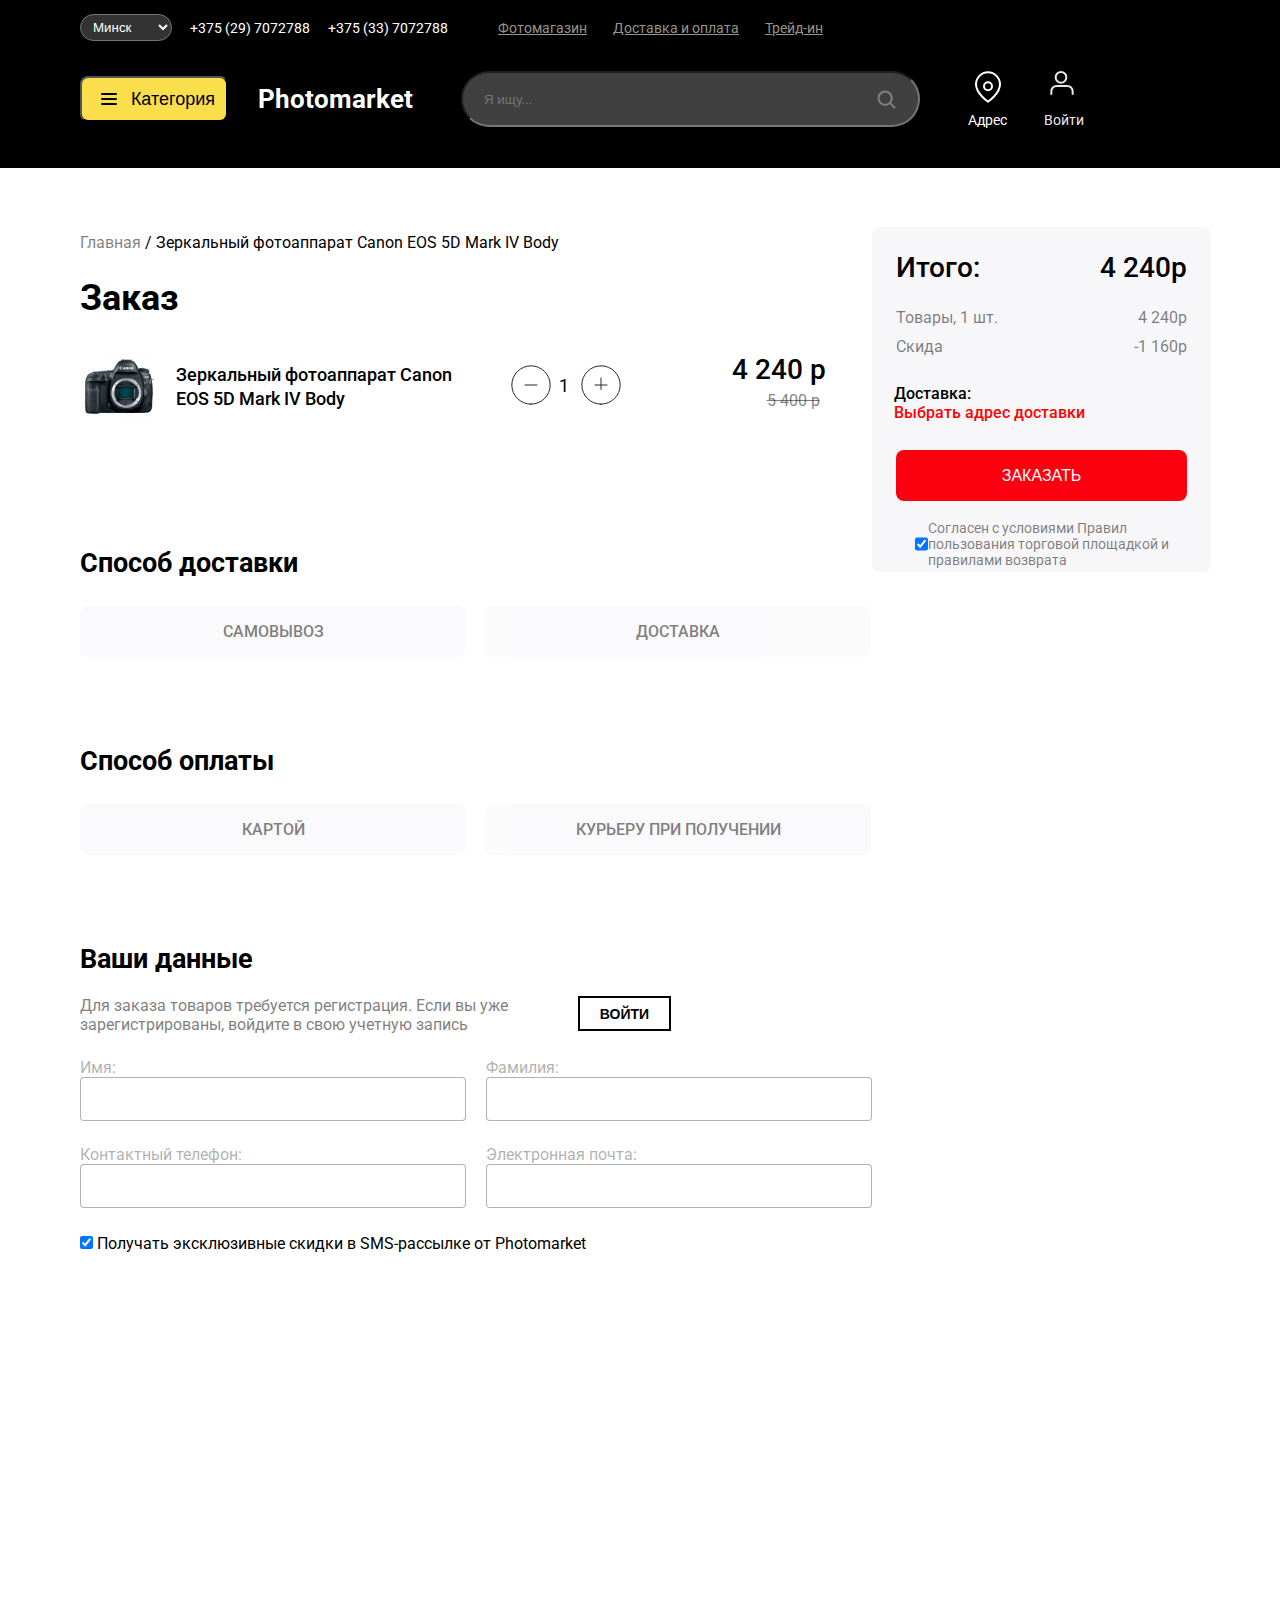
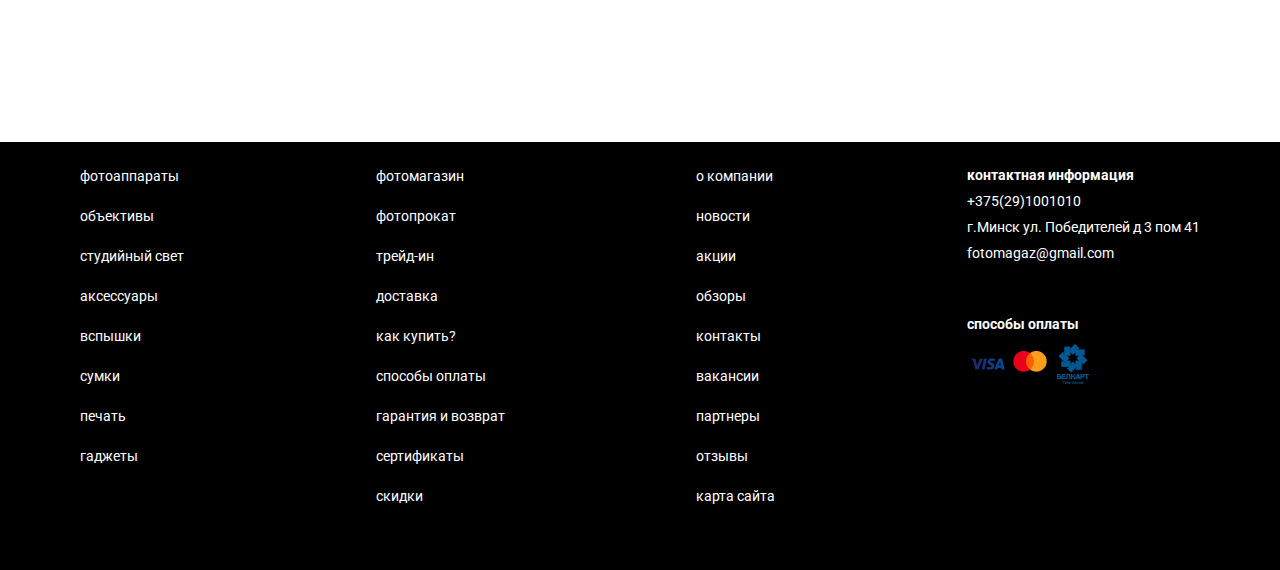
==== indexMaketSelfBasket.html @ 372c256f "add online-store2" ====
<!DOCTYPE html>
<html lang="en">
<head>
    <meta charset="UTF-8">
    <meta http-equiv="X-UA-Compatible" content="IE=edge">
    <meta name="viewport" content="width=device-width, initial-scale=1.0, maximum-scale=1.0, user-scalable=no">
    <link rel="preconnect" href="https://fonts.googleapis.com">
    <link rel="preconnect" href="https://fonts.gstatic.com" crossorigin>
    <link href="https://fonts.googleapis.com/css2?family=Roboto:wght@400;500;700&display=swap" rel="stylesheet">
    <link rel="stylesheet" href="css/pprpro.css"> 
    <link rel="stylesheet" href="css/adapt.css">
    <script src="https://ajax.googleapis.com/ajax/libs/jquery/1.12.4/jquery.min.js"></script>
    <title>Basket</title>
</head>
<body>
<header>
    <div class="container">
        <div class="header-top">
            <div class="header-left">
                <form method="get" action="town.php">
                    <select name="townname">
                        <option value="2">Брест</option>
                        <option value="3">Витебск</option>
                        <option value="4" selected>Минск</option>
                        <option value="5" >Могилев</option>
                        <option value="6" >Гродно</option>
                        <option value="7" >Гомель</option>
                    </select>
                </form>
                <a href="tel:+375297072788">+375 (29) 7072788</a>
                <a href="tel:+375337072788">+375 (33) 7072788</a>
            </div>
    
            <ul>
                <li><a href="#">Фотомагазин</a></li>
                <li><a href="#">Доставка и оплата</a></li>
                <li><a href="#">Трейд-ин</a></li>
            </ul>
        </div>
        <div class="header-bottom">
            <div class="header-bottom-left">
                <button id="myBtn-ModalCategory">
                    <div>
                        <svg width="16" height="2" viewBox="0 0 16 2" fill="none" xmlns="http://www.w3.org/2000/svg">
                            <line x1="1" y1="1" x2="15" y2="1" stroke="black" stroke-width="2" stroke-linecap="round"/>
                        </svg>
                        <svg width="16" height="2" viewBox="0 0 16 2" fill="none" xmlns="http://www.w3.org/2000/svg">
                            <line x1="1" y1="1" x2="15" y2="1" stroke="black" stroke-width="2" stroke-linecap="round"/>
                        </svg>
                        <svg width="16" height="2" viewBox="0 0 16 2" fill="none" xmlns="http://www.w3.org/2000/svg">
                            <line x1="1" y1="1" x2="15" y2="1" stroke="black" stroke-width="2" stroke-linecap="round"/>
                        </svg>
                    </div>
                    <p>Категория</p>
                </button>
                <h3 ><a href="https://yulianashilko.github.io/fd1-155-21/study/maketSelfFlex/indexMaketFlex.html"> Photomarket</a></h3>
                <div>
                    <label for="name">
                        <div class="loopa">
                            <svg width="16" height="16" viewBox="0 0 16 16" fill="none" xmlns="http://www.w3.org/2000/svg">
                                <path d="M8.16667 14.8333C11.8486 14.8333 14.8333 11.8486 14.8333 8.16667C14.8333 4.48477 11.8486 1.5 8.16667 1.5C4.48477 1.5 1.5 4.48477 1.5 8.16667C1.5 11.8486 4.48477 14.8333 8.16667 14.8333Z" stroke="grey" stroke-width="2" stroke-linecap="round" stroke-linejoin="round"/>
                            </svg>
                            <svg width="7" height="7" viewBox="0 0 7 7" fill="none" xmlns="http://www.w3.org/2000/svg">
                                <path d="M5.5 5.5L1.875 1.875" stroke="grey" stroke-width="2" stroke-linecap="round" stroke-linejoin="round"/>
                            </svg>
                        </div>
                    </label>
                    <input id="name" type="text" placeholder="Я ищу...">
                </div>
            </div>
            <div class="header-bottom-right">
                <a href="https://yulianashilko.github.io/fd1-155-21/study/maketSelfFlex/indexSelfFlexAdress.html"> <figure class="logo" id="adress">
                    <div>
                        <svg width="26" height="32" viewBox="0 0 26 32" fill="none" xmlns="http://www.w3.org/2000/svg">
                            <path d="M25 13.333C25 22.6663 13 30.6663 13 30.6663C13 30.6663 1 22.6663 1 13.333C1 10.1504 2.26428 7.09816 4.51472 4.84773C6.76516 2.59729 9.8174 1.33301 13 1.33301C16.1826 1.33301 19.2348 2.59729 21.4853 4.84773C23.7357 7.09816 25 10.1504 25 13.333Z" stroke="white" stroke-width="2" stroke-linecap="round" stroke-linejoin="round"/>
                        </svg>
                        <svg width="10" height="11" viewBox="0 0 10 11" fill="none" xmlns="http://www.w3.org/2000/svg">
                            <path d="M5 9.33301C7.20914 9.33301 9 7.54215 9 5.33301C9 3.12387 7.20914 1.33301 5 1.33301C2.79086 1.33301 1 3.12387 1 5.33301C1 7.54215 2.79086 9.33301 5 9.33301Z" stroke="white" stroke-width="2" stroke-linecap="round" stroke-linejoin="round"/>
                        </svg>
                    </div>    
                    <figcaption>Адрес</figcaption>
                </figure></a> 
                <figure class="logo" id="enter">
                    <div>
                        <svg width="14" height="13" viewBox="0 0 14 13" fill="none" xmlns="http://www.w3.org/2000/svg">
                            <path d="M7.00008 11.6667C9.9456 11.6667 12.3334 9.27885 12.3334 6.33333C12.3334 3.38781 9.9456 1 7.00008 1C4.05456 1 1.66675 3.38781 1.66675 6.33333C1.66675 9.27885 4.05456 11.6667 7.00008 11.6667Z" stroke="white" stroke-width="2" stroke-linecap="round" stroke-linejoin="round"/>
                        </svg>
                        <svg width="24" height="10" viewBox="0 0 24 10" fill="none" xmlns="http://www.w3.org/2000/svg">
                            <path d="M22.6666 9V6.33333C22.6666 4.91885 22.1047 3.56229 21.1045 2.5621C20.1043 1.5619 18.7477 1 17.3333 1H6.66658C5.2521 1 3.89554 1.5619 2.89535 2.5621C1.89515 3.56229 1.33325 4.91885 1.33325 6.33333V9" stroke="white" stroke-width="2" stroke-linecap="round" stroke-linejoin="round"/>
                        </svg>
                    </div>    
                    <figcaption>Войти</figcaption>
                </figure>
                <a href="https://yulianashilko.github.io/fd1-155-21/study/maketSelfFlex/indexMaketSelfBasket.html"><figure class="logo" id="basket">
                    <div>
                        <svg width="32" height="23" viewBox="0 0 32 23" fill="none" xmlns="http://www.w3.org/2000/svg">
                            <path d="M1.33325 1.33301H6.66658L10.2399 19.1863C10.3618 19.8002 10.6958 20.3516 11.1833 20.7441C11.6708 21.1365 12.2808 21.345 12.9066 21.333H25.8666C26.4923 21.345 27.1023 21.1365 27.5899 20.7441C28.0774 20.3516 28.4113 19.8002 28.5332 19.1863L30.6666 7.99967H7.99992" stroke="white" stroke-width="2" stroke-linecap="round" stroke-linejoin="round"/>
                        </svg>
                        <svg width="6" height="6" viewBox="0 0 6 6" fill="none" xmlns="http://www.w3.org/2000/svg">
                            <path d="M3.00008 4.33366C3.73646 4.33366 4.33341 3.73671 4.33341 3.00033C4.33341 2.26395 3.73646 1.66699 3.00008 1.66699C2.2637 1.66699 1.66675 2.26395 1.66675 3.00033C1.66675 3.73671 2.2637 4.33366 3.00008 4.33366Z" stroke="white" stroke-width="2" stroke-linecap="round" stroke-linejoin="round"/>
                        </svg>
                        <svg width="6" height="6" viewBox="0 0 6 6" fill="none" xmlns="http://www.w3.org/2000/svg">
                            <path d="M3.00008 4.33366C3.73646 4.33366 4.33341 3.73671 4.33341 3.00033C4.33341 2.26395 3.73646 1.66699 3.00008 1.66699C2.2637 1.66699 1.66675 2.26395 1.66675 3.00033C1.66675 3.73671 2.2637 4.33366 3.00008 4.33366Z" stroke="white" stroke-width="2" stroke-linecap="round" stroke-linejoin="round"/>
                        </svg>

                    </div>    
                    <figcaption>Корзина</figcaption>
                 </figure></a>

            </div>
        </div>    
    </div>
</header>
<section class="bottomMenu">
    <div class="container">
        <div class="totalFixedMenu">
            <a href="https://yulianashilko.github.io/fd1-155-21/study/maketSelfFlex/indexMaketFlex.html"><div class="home">
                <svg width="29" height="32" viewBox="0 0 29 32" fill="none" xmlns="http://www.w3.org/2000/svg">
                    <path d="M1 11.5L14.5 1L28 11.5V28C28 28.7957 27.6839 29.5587 27.1213 30.1213C26.5587 30.6839 25.7956 31 25 31H4C3.20435 31 2.44129 30.6839 1.87868 30.1213C1.31607 29.5587 1 28.7957 1 28V11.5Z" stroke="grey" stroke-width="2" stroke-linecap="round" stroke-linejoin="round"/>
                </svg>
                <svg width="11" height="17" viewBox="0 0 11 17" fill="none" xmlns="http://www.w3.org/2000/svg">
                    <path d="M1 16V1H10V16" stroke="grey" stroke-width="2" stroke-linecap="round" stroke-linejoin="round"/>
                </svg>
            </div></a>
            <div class="categoryy" id="myBtn-ModalCategory2">
                <svg width="16" height="2" viewBox="0 0 16 2" fill="none" xmlns="http://www.w3.org/2000/svg">
                    <line x1="1" y1="1" x2="15" y2="1" stroke="grey" stroke-width="2" stroke-linecap="round"/>
                </svg>
                <svg width="16" height="2" viewBox="0 0 16 2" fill="none" xmlns="http://www.w3.org/2000/svg">
                    <line x1="1" y1="1" x2="15" y2="1" stroke="grey" stroke-width="2" stroke-linecap="round"/>
                </svg>
                <svg width="16" height="2" viewBox="0 0 16 2" fill="none" xmlns="http://www.w3.org/2000/svg">
                    <line x1="1" y1="1" x2="15" y2="1" stroke="grey" stroke-width="2" stroke-linecap="round"/>
                </svg>
            </div>
            <a href="https://yulianashilko.github.io/fd1-155-21/study/maketSelfFlex/indexMaketSelfBasket.html"><figure class="basket">
                <div>
                    <svg width="32" height="23" viewBox="0 0 32 23" fill="none" xmlns="http://www.w3.org/2000/svg">
                        <path d="M1.33325 1.33301H6.66658L10.2399 19.1863C10.3618 19.8002 10.6958 20.3516 11.1833 20.7441C11.6708 21.1365 12.2808 21.345 12.9066 21.333H25.8666C26.4923 21.345 27.1023 21.1365 27.5899 20.7441C28.0774 20.3516 28.4113 19.8002 28.5332 19.1863L30.6666 7.99967H7.99992" stroke="grey" stroke-width="2" stroke-linecap="round" stroke-linejoin="round"/>
                    </svg>
                    <svg width="6" height="6" viewBox="0 0 6 6" fill="none" xmlns="http://www.w3.org/2000/svg">
                        <path d="M3.00008 4.33366C3.73646 4.33366 4.33341 3.73671 4.33341 3.00033C4.33341 2.26395 3.73646 1.66699 3.00008 1.66699C2.2637 1.66699 1.66675 2.26395 1.66675 3.00033C1.66675 3.73671 2.2637 4.33366 3.00008 4.33366Z" stroke="grey" stroke-width="2" stroke-linecap="black" stroke-linejoin="round"/>
                    </svg>
                    <svg width="6" height="6" viewBox="0 0 6 6" fill="none" xmlns="http://www.w3.org/2000/svg">
                        <path d="M3.00008 4.33366C3.73646 4.33366 4.33341 3.73671 4.33341 3.00033C4.33341 2.26395 3.73646 1.66699 3.00008 1.66699C2.2637 1.66699 1.66675 2.26395 1.66675 3.00033C1.66675 3.73671 2.2637 4.33366 3.00008 4.33366Z" stroke="grey" stroke-width="2" stroke-linecap="black" stroke-linejoin="round"/>
                    </svg>

                </div>
            </figure></a>
            <figure class="logo" id="enter1">
                <div>
                    <svg width="14" height="13" viewBox="0 0 14 13" fill="none" xmlns="http://www.w3.org/2000/svg">
                        <path d="M7.00008 11.6667C9.9456 11.6667 12.3334 9.27885 12.3334 6.33333C12.3334 3.38781 9.9456 1 7.00008 1C4.05456 1 1.66675 3.38781 1.66675 6.33333C1.66675 9.27885 4.05456 11.6667 7.00008 11.6667Z" stroke="grey" stroke-width="2" stroke-linecap="round" stroke-linejoin="round"/>
                    </svg>
                    <svg width="24" height="10" viewBox="0 0 24 10" fill="none" xmlns="http://www.w3.org/2000/svg">
                        <path d="M22.6666 9V6.33333C22.6666 4.91885 22.1047 3.56229 21.1045 2.5621C20.1043 1.5619 18.7477 1 17.3333 1H6.66658C5.2521 1 3.89554 1.5619 2.89535 2.5621C1.89515 3.56229 1.33325 4.91885 1.33325 6.33333V9" stroke="grey" stroke-width="2" stroke-linecap="round" stroke-linejoin="round"/>
                    </svg>
                </div>   
            </figure>
        </div>    
    </div>
</section>
<div  class="modal-enter">
    <div class="login-forma" id="myModalEnter">
        <div>
            <form action="http://fe.it-academy.by/TestForm.php" method="get">
                <label>Username
                    <input type="text" name="login" required>
                </label>
                <label>Password
                    <input type="password" name="password" required><br>
                </label>
                <input type="submit" value="Enter">
                <input type="checkbox"><p class="inline-p">REMEMBER ME</p><br>
                <a href="" class="form-a"><p class="acc">Create Account?</p></a>
                
            </form>
        </div> 
    </div>   
</div>
<section class="buttonFixed">
    <div class="container">
        <div class="fixBot">
            <button>Войти и заказать<br>1 шт., 9 500р</button>
        </div>
        
    </div>
</section>
<div id="myModalCategory" class="modal-category"> 
    <ul class="leftMenuCategory">
        <li id="myBtn-leftMenuCategory"><img src="img/modal-category1.svg"><a>Фотоаппараты</a></li>
        <div id="myleftMenuCategoryMore" class="leftMenuCategoryMore">
            <div class="leftMenuCategoryMoreUl">
                <ul>Зеркальные фотоаппараты
                    <li><a href="https://yulianashilko.github.io/fd1-155-21/study/maketSelfFlex/indexMaketSelfFlexSearcher.html">44х33 мм</a></li> 
                    <li><a href="https://yulianashilko.github.io/fd1-155-21/study/maketSelfFlex/indexMaketSelfFlexSearcher.html">30х45 мм</a></li> 
                    <li><a href="https://yulianashilko.github.io/fd1-155-21/study/maketSelfFlex/indexMaketSelfFlexSearcher.html">35 мм (Full frame)</a></li>
                    <li><a href="https://yulianashilko.github.io/fd1-155-21/study/maketSelfFlex/indexMaketSelfFlexSearcher.html">APS-C</a></li>  
                    <li><a href="https://yulianashilko.github.io/fd1-155-21/study/maketSelfFlex/indexMaketSelfFlexSearcher.html">Все категории</a></li> 
                </ul>
                <ul>Беззеркальные камеры
                    <li><a href="https://yulianashilko.github.io/fd1-155-21/study/maketSelfFlex/indexMaketSelfFlexSearcher.html">23.6х15.7 мм</a></li> 
                    <li><a href="https://yulianashilko.github.io/fd1-155-21/study/maketSelfFlex/indexMaketSelfFlexSearcher.html">24х36 мм</a></li> 
                    <li><a href="https://yulianashilko.github.io/fd1-155-21/study/maketSelfFlex/indexMaketSelfFlexSearcher.html">35 мм (Full frame)</a></li>
                    <li><a href="https://yulianashilko.github.io/fd1-155-21/study/maketSelfFlex/indexMaketSelfFlexSearcher.html">APS-C</a></li>  
                    <li><a href="https://yulianashilko.github.io/fd1-155-21/study/maketSelfFlex/indexMaketSelfFlexSearcher.html">3/4 мм</a></li> 
                    <li><a href="https://yulianashilko.github.io/fd1-155-21/study/maketSelfFlex/indexMaketSelfFlexSearcher.html">APS-C</a></li> 
                    <li><a href="https://yulianashilko.github.io/fd1-155-21/study/maketSelfFlex/indexMaketSelfFlexSearcher.html">Все категории</a></li> 
                </ul>
                <ul>Компактные фотокамеры
                    <li><a href="https://yulianashilko.github.io/fd1-155-21/study/maketSelfFlex/indexMaketSelfFlexSearcher.html">1/1</a></li> 
                    <li><a href="https://yulianashilko.github.io/fd1-155-21/study/maketSelfFlex/indexMaketSelfFlexSearcher.html">1/1.7</a></li> 
                    <li><a href="https://yulianashilko.github.io/fd1-155-21/study/maketSelfFlex/indexMaketSelfFlexSearcher.html">1/2.3</a></li>
                    <li><a href="https://yulianashilko.github.io/fd1-155-21/study/maketSelfFlex/indexMaketSelfFlexSearcher.html">35 мм (Full frame)</a></li>  
                    <li><a href="https://yulianashilko.github.io/fd1-155-21/study/maketSelfFlex/indexMaketSelfFlexSearcher.html">4/3</a></li> 
                    <li><a href="https://yulianashilko.github.io/fd1-155-21/study/maketSelfFlex/indexMaketSelfFlexSearcher.html">APS-C</a></li> 
                    <li><a href="https://yulianashilko.github.io/fd1-155-21/study/maketSelfFlex/indexMaketSelfFlexSearcher.html">MOS</a></li>
                    <li><a href="https://yulianashilko.github.io/fd1-155-21/study/maketSelfFlex/indexMaketSelfFlexSearcher.html">Все категории</a></li>  
                </ul>
            </div>
        </div>
        <li id="myBtn-leftMenuCategory1"><img src="img/modal-category2.svg"><a>Объективы</a></li>
        <li id="myBtn-leftMenuCategory2"><img src="img/modal-category3.svg"><a>Вспышки</a></li>
        <li id="myBtn-leftMenuCategory3"><img src="img/modal-category4.svg"><a>Фотостудия</a></li>
        <li id="myBtn-leftMenuCategory4"><img src="img/modal-category5.svg"><a>Аксессуары</a></li>
        <li id="myBtn-leftMenuCategory5"><img src="img/modal-category6.svg"><a>Все для печати</a></li>
        <li id="myBtn-leftMenuCategory6"><img src="img/modal-category7.svg"><a>Гаджеты</a></li>
    </ul>
</div> 

<section class="theWay">
    <div class="container">
        <p><a href="#">Главная</a> <span><a href="#">/ Зеркальный фотоаппарат Canon EOS 5D Mark IV Body</a></span></p>
    </div>
</section>

<section class="orderFull">
    <div class="container">
        <div class="orderLeft">
            <p>Заказ</p>
            <div class="orderGoods">
                <img src="img/orderGoods1.png" alt="canon">
                <p>Зеркальный фотоаппарат Canon EOS 5D Mark IV Body</p>
                <div class = "addGoods">
                    <div class = "minus">
                        <svg width="40" height="40" viewBox="0 0 40 40" fill="none" xmlns="http://www.w3.org/2000/svg">
                            <path d="M19.9999 39.1663C30.5854 39.1663 39.1666 30.5851 39.1666 19.9997C39.1666 9.41422 30.5854 0.833008 19.9999 0.833008C9.41446 0.833008 0.833252 9.41422 0.833252 19.9997C0.833252 30.5851 9.41446 39.1663 19.9999 39.1663Z" stroke="#25282B" stroke-linecap="round" stroke-linejoin="round"/>
                        </svg>
                        <svg width="14" height="2" viewBox="0 0 14 2" fill="none" xmlns="http://www.w3.org/2000/svg">
                            <path d="M1 1L13 1" stroke="#25282B" stroke-linecap="round" stroke-linejoin="round"/>
                        </svg>
                    </div>
                    <span>1</span>
                    <div class = "plus">
                        <svg width="40" height="40" viewBox="0 0 40 40" fill="none" xmlns="http://www.w3.org/2000/svg">
                            <path d="M19.9999 39.1663C30.5854 39.1663 39.1666 30.5851 39.1666 19.9997C39.1666 9.41422 30.5854 0.833008 19.9999 0.833008C9.41446 0.833008 0.833252 9.41422 0.833252 19.9997C0.833252 30.5851 9.41446 39.1663 19.9999 39.1663Z" stroke="#25282B" stroke-linecap="round" stroke-linejoin="round"/>
                        </svg>
                        <svg width="14" height="2" viewBox="0 0 14 2" fill="none" xmlns="http://www.w3.org/2000/svg">
                            <path d="M1 1L13 1" stroke="#25282B" stroke-linecap="round" stroke-linejoin="round"/>
                        </svg>
                        <svg width="2" height="13" viewBox="0 0 2 13" fill="none" xmlns="http://www.w3.org/2000/svg">
                            <path d="M1 0.999023V12.499" stroke="#25282B" stroke-linecap="round" stroke-linejoin="round"/>
                        </svg>
                    </div>
                </div>
                <div class = "priceGoodsBasket">
                    <p>4 240 р</p>
                    <span>5 400 р</span>
                </div>
            </div>
            <div class = "wayDelivery">
                <p class = "ways" >Способ доставки</p>
                <form name="myForm">
                    <input id="pickUp11" type="radio" name="theWayDelivery" value="pickUp">
                    <label for="pickUp11" id="btnPickUp">САМОВЫВОЗ</label>
                    <input id="delivery11" type="radio" name="theWayDelivery" checked = "checked" value="delivery">
                    <label for="delivery11" id="btnDelivery">ДОСТАВКА</label>
                </form>
                <div id="printBlock"><p>Для доставки необходимо указать адрес</p></div>
            </div>
            <div class = "theWayPay">
                <p class = "ways">Способ оплаты</p>
                <form name="myForm2">
                    <input id="byCard11" type="radio" name="theWayPayment" value="byCard">
                    <label for="byCard11" id="btnByCard">КАРТОЙ</label>
                    <input id="cash11" type="radio" name="theWayPayment" checked = "checked" value="cash">
                    <label for="cash11" id="btnCash">КУРЬЕРУ ПРИ ПОЛУЧЕНИИ</label>
                </form>
            </div>
            <div class = "yourData">
                <p class = "ways">Ваши данные</p>
                <div class = "register">
                    <span>Для заказа товаров требуется регистрация. Если вы уже зарегистрированы, войдите в свою учетную запись</span>
                    <button id="enter2">войти</button>
                </div>
                <div class="totalnames">
                    <form action="http://fe.it-academy.by/TestForm.php">
                        <div class="names">
                            <div class = "nameUs">
                                <label for="nameOfUser">Имя:</label> <br>
                                <input type="text" id="nameOfUser" name="nameOfUser" >
                            </div>
                            <div class = "secondnameUs">
                                <label for="secondNameOfUser">Фамилия:</label> <br>   
                                <input type="text" id="secondNameOfUser" name="secondNameOfUser" >
                            </div>
                        </div>
                        <div class="contacts">
                            <div class = "telephone">
                                <label for="telephoneOfUser">Контактный телефон:</label> <br>
                                <input type="text" id="telephoneOfUser" name="telephoneOfUser" >
                            </div>
                            <div class = "email">
                                <label for="emailOfUser">Электронная почта:</label> <br>   
                                <input type="text" id="emailOfUser" name="emailOfUser" >
                            </div>
                        </div>
                    </form>
                </div>
            </div>
            <div class="SMS">
                <input id="SMS-checked" type="checkbox" name="comment" checked>
                <label for="SMS-checked">Получать эксклюзивные скидки в SMS‑рассылке от Photomarket</label>
            </div>
        </div>
        <div class="orderRight">
            <div class="Itogo">
                <p>Итого:</p> <p>4 240р</p>
            </div>
            <div class="goodsQuantityItogo">
                <p>Товары, 1 шт.</p> <p>4 240р</p>
            </div>
            <div class="saleItogo">
                <p>Скида</p> <p>-1 160р</p>
            </div>
            <div class="adressItogo">
                <p>Доставка: <span>Выбрать адрес доставки</span></p>
            </div>
            <button>заказать</button>
            <div class="agreementRules">
                <input id="SMS-checked" type="checkbox" name="comment" checked>
                <label for="SMS-checked">Согласен с условиями Правил пользования торговой площадкой и правилами возврата </label>
            </div>
            

        </div>
        
    </div>
</section>

<footer>
    <div class="container">
        <div class="colomns">
            <ul>
                <li>фотоаппараты</li> 
                <li>объективы</li> 
                <li>студийный свет</li> 
                <li>аксессуары</li> 
                <li>вспышки</li> 
                <li>сумки</li> 
                <li>печать</li> 
                <li>гаджеты</li> 
            </ul>
            <ul>
                <li>фотомагазин</li> 
                <li>фотопрокат</li> 
                <li>трейд-ин</li> 
                <li>доставка</li> 
                <li>как купить?</li> 
                <li>способы оплаты</li> 
                <li>гарантия и возврат</li> 
                <li>сертификаты</li> 
                <li>скидки</li> 
            </ul>
            <ul>
                <li>о компании</li> 
                <li>новости</li> 
                <li>акции</li> 
                <li>обзоры</li> 
                <li>контакты</li> 
                <li>вакансии</li> 
                <li>партнеры</li> 
                <li>отзывы</li> 
                <li>карта сайта</li> 

            </ul>
            <ul>
                <li><strong>контактная информация</strong></li>
                <li> +375(29)1001010</li>
                <li> г.Минск ул. Победителей д 3 пом 41</li>
                <li> fotomagaz@gmail.com</li>
                <li><strong>способы оплаты</strong></li>
                <li>
                    <img src="img/wayPayment1.png">
                    <img src="img/wayPayment2.png">
                    <img src="img/wayPayment3.png">
                </li>
            
            </ul>
        </div>
    </div>
</footer>

<script type="text/javascript" src="http://ajax.googleapis.com/ajax/libs/jquery/1.7.1/jquery.min.js"></script>
<script  type="text/javascript" src="main.js"></script>
<script  type="text/javascript" src="basket.js"></script>
<script type="text/javascript" src="appearance.js"></script>
</body>
</html>
---- css/pprpro.css ----
@charset "UTF-8";
* {
  margin: 0;
  padding: 0;
  -webkit-box-sizing: border-box;
          box-sizing: border-box; }

a {
  color: inherit;
  text-decoration: none; }

li {
  list-style-type: none; }

h3 {
  font-size: 26px; }

h2 {
  font-size: 32px; }

@-webkit-keyframes round1 {
  from {
    -webkit-transform: rotate(0);
            transform: rotate(0); }
  to {
    -webkit-transform: rotate(360deg);
            transform: rotate(360deg); } }

@keyframes round1 {
  from {
    -webkit-transform: rotate(0);
            transform: rotate(0); }
  to {
    -webkit-transform: rotate(360deg);
            transform: rotate(360deg); } }
body {
  font-size: 16px;
  font-family: "Roboto", sans-serif;
  color: #000000; }

.container {
  width: 1120px;
  margin: 0 auto; }

header {
  height: 168px;
  background-color: #000000;
  color: #FFFFFF;
  font-size: 14px;
  margin-bottom: 31px; }
  header .header-top {
    display: -webkit-box;
    display: -ms-flexbox;
    display: flex;
    padding-top: 14px; }
    header .header-top .header-left {
      display: -webkit-box;
      display: -ms-flexbox;
      display: flex;
      -webkit-box-align: center;
          -ms-flex-align: center;
              align-items: center;
      padding-right: 50px; }
      header .header-top .header-left select {
        background: rgba(255, 255, 255, 0.2);
        border-radius: 31px;
        padding: 4px 8px;
        color: #FFFFFF; }
        header .header-top .header-left select option {
          color: #000000; }
        header .header-top .header-left select:hover {
          cursor: pointer; }
      header .header-top .header-left a {
        margin-left: 18px; }
    header .header-top ul {
      display: -webkit-box;
      display: -ms-flexbox;
      display: flex;
      -webkit-box-align: center;
          -ms-flex-align: center;
              align-items: center; }
      header .header-top ul li {
        margin-right: 26px;
        -webkit-text-decoration-line: underline;
                text-decoration-line: underline;
        color: #99938A; }
  header .header-bottom {
    display: -webkit-box;
    display: -ms-flexbox;
    display: flex;
    padding-top: 30px; }
    header .header-bottom .header-bottom-left {
      display: -webkit-box;
      display: -ms-flexbox;
      display: flex;
      -webkit-box-align: center;
          -ms-flex-align: center;
              align-items: center; }
      header .header-bottom .header-bottom-left button {
        display: -webkit-box;
        display: -ms-flexbox;
        display: flex;
        -ms-flex-pack: distribute;
            justify-content: space-around;
        position: relative;
        font-size: 18px;
        width: 148px;
        height: 46px;
        background: #FADE4B;
        border-radius: 8px; }
        header .header-bottom .header-bottom-left button div {
          width: 16px;
          height: 16px;
          position: inherit;
          margin-top: 20px; }
          header .header-bottom .header-bottom-left button div svg {
            position: absolute; }
            header .header-bottom .header-bottom-left button div svg:first-child {
              bottom: 9px; }
            header .header-bottom .header-bottom-left button div svg:nth-child(2) {
              bottom: 19px; }
        header .header-bottom .header-bottom-left button:hover {
          cursor: pointer;
          -webkit-transform: scale(1.05);
                  transform: scale(1.05);
          -webkit-transition: 0.5s;
          transition: 0.5s; }
        header .header-bottom .header-bottom-left button p {
          margin-top: 11px; }
      header .header-bottom .header-bottom-left h3 {
        margin-left: 30px;
        margin-right: 48px; }
      header .header-bottom .header-bottom-left div {
        position: relative; }
        header .header-bottom .header-bottom-left div input {
          border-radius: 60px;
          background-color: #404040;
          width: 459px;
          height: 56px;
          line-height: 19px;
          -webkit-box-align: center;
              -ms-flex-align: center;
                  align-items: center;
          color: #FFFFFF;
          padding-left: 21px; }
        header .header-bottom .header-bottom-left div label {
          position: absolute;
          bottom: 17px;
          right: 23px;
          width: 20px;
          height: 20px; }
          header .header-bottom .header-bottom-left div label .loopa svg:nth-child(2) {
            position: absolute;
            bottom: 0px;
            right: 1px; }
    header .header-bottom .header-bottom-right {
      display: -webkit-box;
      display: -ms-flexbox;
      display: flex; }
      header .header-bottom .header-bottom-right #adress {
        display: none;
        position: relative;
        margin-left: 48px;
        margin-right: 52px; }
        header .header-bottom .header-bottom-right #adress > div {
          position: relative;
          width: 24px;
          height: 30px; }
          header .header-bottom .header-bottom-right #adress > div svg {
            position: absolute; }
            header .header-bottom .header-bottom-right #adress > div svg:first-child {
              right: -9px; }
            header .header-bottom .header-bottom-right #adress > div svg:last-child {
              bottom: 9px;
              right: -1px; }
        header .header-bottom .header-bottom-right #adress figcaption {
          position: absolute;
          bottom: -27px; }
        header .header-bottom .header-bottom-right #adress:hover {
          cursor: pointer; }
          header .header-bottom .header-bottom-right #adress:hover > div > svg > path {
            stroke: #FADE4B; }
          header .header-bottom .header-bottom-right #adress:hover > figcaption {
            color: #FADE4B; }
      header .header-bottom .header-bottom-right #enter {
        position: relative;
        display: none; }
        header .header-bottom .header-bottom-right #enter > div {
          position: relative;
          width: 24px;
          height: 24px; }
          header .header-bottom .header-bottom-right #enter > div svg {
            position: absolute; }
            header .header-bottom .header-bottom-right #enter > div svg:first-child {
              right: 0px; }
            header .header-bottom .header-bottom-right #enter > div svg:last-child {
              bottom: 0;
              right: -6px; }
        header .header-bottom .header-bottom-right #enter figcaption {
          position: absolute;
          bottom: -1px; }
        header .header-bottom .header-bottom-right #enter:hover {
          cursor: pointer; }
          header .header-bottom .header-bottom-right #enter:hover > div > svg > path {
            stroke: #FADE4B; }
          header .header-bottom .header-bottom-right #enter:hover > figcaption {
            color: #FADE4B; }
      header .header-bottom .header-bottom-right #basket {
        display: none;
        position: relative;
        margin-left: 48px; }
        header .header-bottom .header-bottom-right #basket > div {
          position: relative;
          width: 30px;
          height: 24px; }
          header .header-bottom .header-bottom-right #basket > div svg {
            position: absolute; }
            header .header-bottom .header-bottom-right #basket > div svg:first-child {
              right: -11px; }
            header .header-bottom .header-bottom-right #basket > div svg:nth-child(2) {
              bottom: -8px;
              right: 5px; }
            header .header-bottom .header-bottom-right #basket > div svg:last-child {
              bottom: -8px;
              right: -8px; }
        header .header-bottom .header-bottom-right #basket figcaption {
          position: absolute;
          bottom: -33px; }
        header .header-bottom .header-bottom-right #basket:hover {
          cursor: pointer; }
          header .header-bottom .header-bottom-right #basket:hover > div > svg > path {
            stroke: #FADE4B; }
          header .header-bottom .header-bottom-right #basket:hover > figcaption {
            color: #FADE4B; }

.bottomMenu {
  display: none;
  border-top: 1px solid rgba(0, 0, 0, 0.5);
  position: fixed;
  bottom: 0;
  background-color: #FFFFFF;
  height: 79px;
  width: 100%;
  z-index: 2; }
  .bottomMenu .container .totalFixedMenu {
    display: -webkit-box;
    display: -ms-flexbox;
    display: flex;
    -webkit-box-pack: space-evenly;
        -ms-flex-pack: space-evenly;
            justify-content: space-evenly; }
    .bottomMenu .container .totalFixedMenu .home {
      width: 27px;
      height: 30px;
      position: relative;
      bottom: -8px; }
      .bottomMenu .container .totalFixedMenu .home svg {
        position: absolute; }
        .bottomMenu .container .totalFixedMenu .home svg:first-child {
          bottom: -5px; }
        .bottomMenu .container .totalFixedMenu .home svg:nth-child(2) {
          bottom: -2px;
          right: 6px; }
      .bottomMenu .container .totalFixedMenu .home:hover {
        cursor: pointer; }
        .bottomMenu .container .totalFixedMenu .home:hover > svg > path {
          stroke: black; }
    .bottomMenu .container .totalFixedMenu .categoryy {
      width: 16px;
      height: 16px;
      position: relative;
      margin-top: 29px; }
      .bottomMenu .container .totalFixedMenu .categoryy svg {
        position: absolute; }
        .bottomMenu .container .totalFixedMenu .categoryy svg:first-child {
          bottom: 6px; }
        .bottomMenu .container .totalFixedMenu .categoryy svg:nth-child(2) {
          bottom: 22px; }
      .bottomMenu .container .totalFixedMenu .categoryy:hover {
        cursor: pointer; }
        .bottomMenu .container .totalFixedMenu .categoryy:hover > svg > line {
          stroke: black; }
    .bottomMenu .container .totalFixedMenu #enter1 {
      position: relative;
      top: 16px; }
      .bottomMenu .container .totalFixedMenu #enter1 > div {
        position: relative;
        width: 24px;
        height: 24px; }
        .bottomMenu .container .totalFixedMenu #enter1 > div svg {
          position: absolute; }
          .bottomMenu .container .totalFixedMenu #enter1 > div svg:first-child {
            right: 0px; }
          .bottomMenu .container .totalFixedMenu #enter1 > div svg:last-child {
            bottom: 0;
            right: -6px; }
      .bottomMenu .container .totalFixedMenu #enter1:hover {
        cursor: pointer; }
        .bottomMenu .container .totalFixedMenu #enter1:hover > div > svg > path {
          stroke: black; }
    .bottomMenu .container .totalFixedMenu .basket {
      position: relative;
      top: 12px; }
      .bottomMenu .container .totalFixedMenu .basket > div {
        position: relative;
        width: 30px;
        height: 24px; }
        .bottomMenu .container .totalFixedMenu .basket > div svg {
          position: absolute; }
          .bottomMenu .container .totalFixedMenu .basket > div svg:first-child {
            right: -11px; }
          .bottomMenu .container .totalFixedMenu .basket > div svg:nth-child(2) {
            bottom: -8px;
            right: 5px; }
          .bottomMenu .container .totalFixedMenu .basket > div svg:last-child {
            bottom: -8px;
            right: -8px; }
      .bottomMenu .container .totalFixedMenu .basket:hover {
        cursor: pointer; }
        .bottomMenu .container .totalFixedMenu .basket:hover > div > svg > path {
          stroke: black; }

#myModalCategory {
  display: none;
  background-color: black;
  background-color: rgba(0, 0, 0, 0.5);
  z-index: 5;
  width: 100%;
  position: absolute;
  height: 3020px;
  top: 0px; }
  #myModalCategory .leftMenuCategory {
    position: absolute;
    background-color: #FFFFFF;
    margin: auto;
    padding: 0;
    width: 310px;
    z-index: 2;
    height: 100%;
    -webkit-box-shadow: 0 4px 8px 0 rgba(0, 0, 0, 0.2), 0 6px 20px 0 rgba(0, 0, 0, 0.19);
            box-shadow: 0 4px 8px 0 rgba(0, 0, 0, 0.2), 0 6px 20px 0 rgba(0, 0, 0, 0.19);
    -webkit-animation-name: animatetop;
    -webkit-animation-duration: 0.4s;
    animation-name: animatetop;
    animation-duration: 0.4s; }
    #myModalCategory .leftMenuCategory li {
      font-size: 16px;
      line-height: 19px;
      display: -webkit-box;
      display: -ms-flexbox;
      display: flex;
      -webkit-box-align: center;
          -ms-flex-align: center;
              align-items: center;
      color: #000000;
      width: 254px;
      height: 36px;
      margin: 12px 0px;
      margin-left: 23px;
      cursor: pointer;
      background-color: #FFFFFF;
      border-radius: 8px; }
      #myModalCategory .leftMenuCategory li img {
        padding-left: 20px; }
      #myModalCategory .leftMenuCategory li a {
        margin-left: 24px; }
    #myModalCategory .leftMenuCategory .leftMenuCategoryMore {
      display: none;
      z-index: 3;
      width: 100%;
      position: absolute;
      top: 0px;
      right: -310px; }
      #myModalCategory .leftMenuCategory .leftMenuCategoryMore .leftMenuCategoryMoreUl {
        background-color: #FFFFFF;
        margin: auto;
        padding: 0;
        width: 620px;
        z-index: 2;
        height: 100%;
        padding-top: 20px;
        padding-bottom: 20px;
        -webkit-box-shadow: 0 4px 8px 0 rgba(0, 0, 0, 0.2), 0 6px 20px 0 rgba(0, 0, 0, 0.19);
                box-shadow: 0 4px 8px 0 rgba(0, 0, 0, 0.2), 0 6px 20px 0 rgba(0, 0, 0, 0.19);
        -webkit-animation-name: animatetop;
        -webkit-animation-duration: 0.4s;
        animation-name: animatetop;
        animation-duration: 0.4s; }
        #myModalCategory .leftMenuCategory .leftMenuCategoryMore .leftMenuCategoryMoreUl ul {
          margin-left: 18px;
          font-weight: 500;
          font-size: 16px;
          line-height: 19px; }
          #myModalCategory .leftMenuCategory .leftMenuCategoryMore .leftMenuCategoryMoreUl ul li {
            color: rgba(0, 0, 0, 0.5);
            height: 15px;
            margin-left: -18px;
            font-weight: normal;
            line-height: 19px; }
            #myModalCategory .leftMenuCategory .leftMenuCategoryMore .leftMenuCategoryMoreUl ul li:last-child {
              font-weight: 500;
              color: #000000;
              padding-bottom: 37px;
              padding-top: 12px; }
            #myModalCategory .leftMenuCategory .leftMenuCategoryMore .leftMenuCategoryMoreUl ul li:hover {
              color: #000000;
              -webkit-text-decoration-line: underline;
                      text-decoration-line: underline; }

.modal-enter .login-forma {
  display: none;
  text-align: center;
  background-color: black;
  background-color: rgba(0, 0, 0, 0.5);
  z-index: 6;
  width: 100%;
  height: 100%;
  position: fixed;
  margin-top: -180px; }
  .modal-enter .login-forma div {
    width: 350px;
    padding: 30px;
    background: #fff;
    margin-top: 92px;
    margin-left: auto;
    margin-right: auto;
    height: 330px;
    border-radius: 10px; }
    .modal-enter .login-forma div form {
      position: relative; }
      .modal-enter .login-forma div form span {
        position: absolute;
        right: -1px;
        top: -24px;
        cursor: pointer; }
        .modal-enter .login-forma div form span:hover {
          color: #FADE4B; }
      .modal-enter .login-forma div form input {
        width: 240px;
        height: 31px;
        padding-left: 10px;
        margin: 10px;
        border-radius: 8px; }
      .modal-enter .login-forma div form input[type="submit"] {
        background: #FADE4B;
        border: 1px solid black;
        cursor: pointer;
        border-radius: 8px; }
      .modal-enter .login-forma div form input[type="checkbox"] {
        width: 15px;
        height: 15px; }
      .modal-enter .login-forma div form .inline-p {
        display: inline-block;
        position: relative;
        top: -3px;
        font-size: 12px; }
      .modal-enter .login-forma div form .acc {
        text-align: center;
        text-decoration: underline;
        margin-top: 10px; }

@-webkit-keyframes animatetop {
  from {
    top: -300px;
    opacity: 0; }
  to {
    top: 0;
    opacity: 1; } }
@keyframes animatetop {
  from {
    top: -300px;
    opacity: 0; }
  to {
    top: 0;
    opacity: 1; } }
.slider_wrapper {
  height: 440px; }
  .slider_wrapper .container {
    position: relative; }
    .slider_wrapper .container .myslide {
      display: none;
      position: relative;
      text-align: center; }
      .slider_wrapper .container .myslide .slider_itempack_1 {
        height: 350px;
        width: 100%;
        position: relative;
        background: url("img/sliderA.png") no-repeat center; }
        .slider_wrapper .container .myslide .slider_itempack_1 h2 {
          position: absolute;
          font-style: normal;
          font-weight: bold;
          font-size: 32px;
          line-height: 37px;
          color: #FFFFFF;
          bottom: 250px;
          right: 485px; }
        .slider_wrapper .container .myslide .slider_itempack_1 p {
          position: absolute;
          font-style: normal;
          font-weight: normal;
          line-height: 19px;
          bottom: 181px;
          right: 85px;
          color: #FFFFFF;
          opacity: 0.6;
          padding-top: 22px;
          margin-right: 566px; }
        .slider_wrapper .container .myslide .slider_itempack_1 button {
          position: absolute;
          width: 220px;
          height: 46px;
          left: 172px;
          top: 200px;
          border: 2px solid #FADE4B;
          border-radius: 28px;
          background: transparent;
          color: #FADE4B;
          margin-top: 43px;
          margin-right: 752px; }
      .slider_wrapper .container .myslide .slider_itempack_2 {
        height: 350px;
        width: 100%; }
        .slider_wrapper .container .myslide .slider_itempack_2 h2 {
          width: 270px;
          border-radius: 20px;
          border: 5px solid #FADE4B;
          color: #FADE4B;
          font-size: 30px; }
      .slider_wrapper .container .myslide .slider_itempack_3 {
        height: 350px;
        width: 100%; }
        .slider_wrapper .container .myslide .slider_itempack_3 h2 {
          width: 270px;
          border-radius: 20px;
          border: 5px solid #FADE4B;
          color: #FADE4B;
          font-size: 30px; }
    .slider_wrapper .container #prev {
      width: 40px;
      height: 40px;
      z-index: 4;
      position: absolute;
      top: 147px;
      left: 19px; }
      .slider_wrapper .container #prev svg:nth-child(1) {
        position: absolute; }
      .slider_wrapper .container #prev svg:nth-child(2) {
        position: absolute;
        left: 10px;
        bottom: 18px;
        z-index: inherit; }
      .slider_wrapper .container #prev svg:nth-child(3) {
        position: absolute;
        left: 10px;
        bottom: 10px;
        z-index: inherit; }
      .slider_wrapper .container #prev:hover {
        cursor: pointer; }
        .slider_wrapper .container #prev:hover > svg:nth-child(1) > path {
          fill: #FADE4B; }
    .slider_wrapper .container #next {
      width: 40px;
      height: 40px;
      z-index: 4;
      position: absolute;
      top: 147px;
      left: 1073px; }
      .slider_wrapper .container #next svg:nth-child(1) {
        position: absolute; }
      .slider_wrapper .container #next svg:nth-child(2) {
        position: absolute;
        left: 10px;
        bottom: 18px;
        z-index: inherit; }
      .slider_wrapper .container #next svg:nth-child(3) {
        position: absolute;
        left: 22px;
        bottom: 10px;
        z-index: inherit; }
      .slider_wrapper .container #next:hover {
        cursor: pointer; }
        .slider_wrapper .container #next:hover > svg:nth-child(1) > path {
          fill: #FADE4B; }

.sale {
  height: 280px;
  padding-bottom: 49px; }
  .sale .container {
    display: -webkit-box;
    display: -ms-flexbox;
    display: flex;
    -webkit-box-align: center;
        -ms-flex-align: center;
            align-items: center;
    -ms-flex-flow: wrap;
        flex-flow: wrap; }
    .sale .container .goodsSale {
      margin-right: 24px;
      width: 352px;
      height: 280px;
      position: relative;
      background-color: #EFEFEF;
      border-radius: 20px; }
      .sale .container .goodsSale p {
        position: absolute;
        left: 24px;
        top: 24px;
        line-height: 20px; }
      .sale .container .goodsSale img {
        margin-left: 93px;
        margin-top: 65px; }
      .sale .container .goodsSale span {
        position: absolute;
        right: 24px;
        top: 24px;
        font-weight: bold;
        font-size: 24px; }
      .sale .container .goodsSale svg {
        position: absolute;
        right: 32px;
        top: 154px; }
      .sale .container .goodsSale .percent {
        position: absolute;
        font-weight: 500;
        line-height: 29px;
        letter-spacing: 0.04em;
        -webkit-transform: rotate(-15deg);
                transform: rotate(-15deg);
        left: 242px;
        top: 178px;
        text-align: center;
        -webkit-animation: round1 6s infinite;
                animation: round1 6s infinite; }
      .sale .container .goodsSale:last-child {
        margin-right: 0px; }
      .sale .container .goodsSale:hover {
        cursor: pointer;
        -webkit-transform: scale(1.05);
                transform: scale(1.05);
        -webkit-transition: 0.5s;
        transition: 0.5s; }

.hits {
  padding-top: 49px; }
  .hits .container h2 {
    font-weight: 500; }
  .hits .container ul {
    display: -webkit-box;
    display: -ms-flexbox;
    display: flex;
    -ms-flex-flow: wrap;
        flex-flow: wrap;
    padding-bottom: 51px; }
    .hits .container ul a li {
      position: relative;
      background-image: url("img/hit1.png");
      height: 239px;
      width: 178px; }
      .hits .container ul a li:nth-child(1) {
        margin-right: 46px; }
      .hits .container ul a li:nth-child(2) {
        margin-right: 46px; }
      .hits .container ul a li:nth-child(3) {
        margin-right: 46px; }
      .hits .container ul a li:nth-child(4) {
        margin-right: 46px; }
      .hits .container ul a li:nth-child(6) {
        margin-right: 46px; }
      .hits .container ul a li:nth-child(7) {
        margin-right: 46px; }
      .hits .container ul a li:nth-child(8) {
        margin-right: 46px; }
      .hits .container ul a li:nth-child(9) {
        margin-right: 46px; }
      .hits .container ul a li p {
        position: absolute;
        bottom: 18px; }
        .hits .container ul a li p:first-child {
          font-size: 18px; }
        .hits .container ul a li p:nth-child(2) {
          font-size: 14px;
          -webkit-text-decoration-line: line-through;
                  text-decoration-line: line-through;
          right: 62px;
          line-height: 16px;
          color: rgba(0, 0, 0, 0.5); }
      .hits .container ul a li span {
        position: absolute;
        bottom: -19px;
        line-height: 16px;
        color: rgba(0, 0, 0, 0.5);
        font-size: 14px; }
      .hits .container ul a li:hover {
        cursor: pointer;
        -webkit-transform: scale(1.05);
                transform: scale(1.05);
        -webkit-transition: 0.5s;
        transition: 0.5s; }
  .hits .container #showContent {
    width: 220px;
    height: 46px;
    background-color: #EFEFEF;
    border-radius: 28px;
    color: #000000;
    border: none;
    line-height: 19px;
    margin-left: 435px; }
    .hits .container #showContent:hover {
      cursor: pointer; }

#outer_container {
  margin: 60px auto;
  padding: 0 10px; }
  #outer_container #thumbScroller {
    position: relative;
    margin: auto;
    overflow: hidden; }
    #outer_container #thumbScroller .container1 {
      position: relative;
      left: 0; }
    #outer_container #thumbScroller .content {
      float: left; }
      #outer_container #thumbScroller .content div {
        padding: 10px 15px;
        height: 100%; }

.view {
  padding-bottom: 98px; }
  .view .container h2 {
    font-weight: 500; }
  .view .container div {
    padding-top: 32px;
    display: -webkit-box;
    display: -ms-flexbox;
    display: flex;
    -webkit-box-pack: justify;
        -ms-flex-pack: justify;
            justify-content: space-between; }
    .view .container div figure {
      width: 348px;
      height: 317px; }
      .view .container div figure figcaption {
        line-height: 19px;
        text-align: center;
        margin: 0px 10px;
        padding-top: 15.41px; }
      .view .container div figure:hover {
        cursor: pointer;
        -webkit-box-shadow: 0px 4px 25px rgba(0, 0, 0, 0.1);
                box-shadow: 0px 4px 25px rgba(0, 0, 0, 0.1); }

.searchInstagram {
  padding-bottom: 78px; }
  .searchInstagram .container h2 {
    font-weight: 500;
    padding-bottom: 42px; }
  .searchInstagram .container ul {
    display: -webkit-box;
    display: -ms-flexbox;
    display: flex;
    -webkit-box-pack: justify;
        -ms-flex-pack: justify;
            justify-content: space-between; }
    .searchInstagram .container ul li {
      width: 202px;
      height: 202px; }
      .searchInstagram .container ul li p {
        display: none; }
      .searchInstagram .container ul li:hover {
        cursor: pointer;
        color: #fff; }
        .searchInstagram .container ul li:hover p {
          background: rgba(0, 0, 0, 0.5);
          /* Цвет фона */
          width: 202px;
          height: 202px;
          display: block;
          opacity: none;
          font-weight: bold;
          text-align: center;
          padding-top: 90px; }

footer {
  background-color: #000000;
  height: 428px; }
  footer .container .colomns {
    display: -webkit-box;
    display: -ms-flexbox;
    display: flex;
    -webkit-box-pack: justify;
        -ms-flex-pack: justify;
            justify-content: space-between;
    color: #FFFFFF; }
    footer .container .colomns ul {
      font-size: 14px; }
      footer .container .colomns ul li {
        margin: 28px 0px;
        line-height: 12px; }
      footer .container .colomns ul:nth-child(4) {
        margin: 13px 0px; }
        footer .container .colomns ul:nth-child(4) li {
          margin: 14px 0px; }
          footer .container .colomns ul:nth-child(4) li:nth-child(4) {
            padding-bottom: 45px; }

/* страница good */
.theWay {
  padding-top: 36px;
  padding-bottom: 26px; }
  .theWay p {
    line-height: 16px;
    color: rgba(0, 0, 0, 0.5); }
    .theWay p span {
      color: #000000; }

.nameGoods {
  font-size: 36px;
  font-weight: 500;
  line-height: 42px;
  padding-bottom: 24px; }

.mainDescription .container .totalMainDiscription {
  display: -webkit-box;
  display: -ms-flexbox;
  display: flex; }
  .mainDescription .container .totalMainDiscription p {
    margin-right: 17.33px;
    color: rgba(0, 0, 0, 0.5);
    line-height: 16px; }
  .mainDescription .container .totalMainDiscription .stars {
    display: -webkit-box;
    display: -ms-flexbox;
    display: flex;
    margin-right: 17.33px; }
    .mainDescription .container .totalMainDiscription .stars svg {
      margin-right: 6.67px; }
  .mainDescription .container .totalMainDiscription span {
    margin-right: 17.33px;
    line-height: 16px;
    color: rgba(0, 0, 0, 0.5); }

.fullGoods .container .totalFullGoods {
  display: -webkit-box;
  display: -ms-flexbox;
  display: flex; }
  .fullGoods .container .totalFullGoods .totalPhotoGoods {
    position: relative;
    background: url("../img/totalPhotoGoods.png") no-repeat center;
    width: 871px;
    height: 680px;
    padding-top: 56px; }
    .fullGoods .container .totalFullGoods .totalPhotoGoods img {
      cursor: pointer;
      position: absolute; }
      .fullGoods .container .totalFullGoods .totalPhotoGoods img:nth-child(2) {
        top: 141px; }
      .fullGoods .container .totalFullGoods .totalPhotoGoods img:nth-child(3) {
        top: 231px; }
      .fullGoods .container .totalFullGoods .totalPhotoGoods img:nth-child(4) {
        top: 331px; }
      .fullGoods .container .totalFullGoods .totalPhotoGoods img:hover {
        border: 2px solid #000000; }
  .fullGoods .container .totalFullGoods .rightDescription {
    width: 320px; }
    .fullGoods .container .totalFullGoods .rightDescription .totalPrice {
      display: -webkit-box;
      display: -ms-flexbox;
      display: flex; }
      .fullGoods .container .totalFullGoods .rightDescription .totalPrice p {
        font-size: 36px;
        font-weight: 500;
        line-height: 42px;
        letter-spacing: -0.3px;
        margin-right: 8px; }
      .fullGoods .container .totalFullGoods .rightDescription .totalPrice span {
        font-weight: 500;
        font-size: 18px;
        line-height: 21px;
        margin-right: 12px;
        color: rgba(0, 0, 0, 0.5); }
        .fullGoods .container .totalFullGoods .rightDescription .totalPrice span:nth-child(2) {
          -webkit-text-decoration-line: line-through;
                  text-decoration-line: line-through; }
        .fullGoods .container .totalFullGoods .rightDescription .totalPrice span:nth-child(3) {
          color: red; }
    .fullGoods .container .totalFullGoods .rightDescription .garanty {
      padding-top: 18px;
      padding-bottom: 18px; }
      .fullGoods .container .totalFullGoods .rightDescription .garanty p {
        font-size: 14px;
        color: rgba(0, 0, 0, 0.5); }
        .fullGoods .container .totalFullGoods .rightDescription .garanty p span {
          color: #000000; }
    .fullGoods .container .totalFullGoods .rightDescription .basket {
      display: -webkit-box;
      display: -ms-flexbox;
      display: flex; }
      .fullGoods .container .totalFullGoods .rightDescription .basket button {
        width: 305px;
        height: 51px;
        left: 0px;
        top: 0px;
        background: #FB000F;
        border-radius: 8px;
        color: #FFFFFF;
        font-weight: 500;
        line-height: 19px;
        border: none; }
      .fullGoods .container .totalFullGoods .rightDescription .basket svg {
        margin-top: 15px;
        margin-left: 10px; }
    .fullGoods .container .totalFullGoods .rightDescription .delivery {
      padding-top: 29px; }
      .fullGoods .container .totalFullGoods .rightDescription .delivery p {
        font-size: 14px;
        color: rgba(0, 0, 0, 0.5); }
        .fullGoods .container .totalFullGoods .rightDescription .delivery p span {
          color: #000000; }
    .fullGoods .container .totalFullGoods .rightDescription .marka {
      padding-top: 74px; }

.fullDescription .container .fd p {
  font-size: 36px;
  font-weight: 500;
  line-height: 42px;
  padding-bottom: 24px; }
.fullDescription .container .fd ul {
  display: -webkit-box;
  display: -ms-flexbox;
  display: flex; }
  .fullDescription .container .fd ul li {
    margin-left: 5px;
    text-align: center;
    width: 235px;
    height: 41px;
    font-weight: 500;
    line-height: 19px;
    -webkit-box-align: center;
        -ms-flex-align: center;
            align-items: center;
    color: rgba(0, 0, 0, 0.5);
    padding: 12px 48px;
    border-radius: 4px;
    color: #000000;
    border-radius: 8px; }
    .fullDescription .container .fd ul li:first-child {
      background-color: #FADE4B; }
    .fullDescription .container .fd ul li:hover {
      cursor: pointer;
      border: 2px solid #FADE4B; }
.fullDescription .container .fd .characteristics .mainTable, .fullDescription .container .fd .characteristics .constructionTable, .fullDescription .container .fd .characteristics .weightTable {
  padding-top: 27px; }
  .fullDescription .container .fd .characteristics .mainTable tr, .fullDescription .container .fd .characteristics .constructionTable tr, .fullDescription .container .fd .characteristics .weightTable tr {
    vertical-align: top; }
    .fullDescription .container .fd .characteristics .mainTable tr th, .fullDescription .container .fd .characteristics .constructionTable tr th, .fullDescription .container .fd .characteristics .weightTable tr th {
      padding-left: 44px;
      height: 40px;
      text-align: left;
      border-bottom: 0.5px solid #cfcfcf; }
    .fullDescription .container .fd .characteristics .mainTable tr td, .fullDescription .container .fd .characteristics .constructionTable tr td, .fullDescription .container .fd .characteristics .weightTable tr td {
      padding-left: 44px;
      height: 40px;
      width: 450px; }
      .fullDescription .container .fd .characteristics .mainTable tr td:nth-child(2), .fullDescription .container .fd .characteristics .constructionTable tr td:nth-child(2), .fullDescription .container .fd .characteristics .weightTable tr td:nth-child(2) {
        width: 670px; }
.fullDescription .container .fd .characteristics .weightTable tr:last-child {
  border-bottom: 0.5px solid #cfcfcf; }
  .fullDescription .container .fd .characteristics .weightTable tr:last-child td {
    border-bottom: 0.5px solid #cfcfcf; }
    .fullDescription .container .fd .characteristics .weightTable tr:last-child td p {
      color: #FADE4B;
      padding-top: 20px;
      font-weight: 500;
      font-size: 16px;
      line-height: 19px;
      padding-bottom: 13px; }
.fullDescription .container .fd .descript {
  padding-top: 27px;
  display: none; }
  .fullDescription .container .fd .descript p {
    font-size: 16px;
    text-align: justify; }
  .fullDescription .container .fd .descript span {
    font-size: 32px;
    display: block;
    line-height: 36px;
    text-align: center; }
  .fullDescription .container .fd .descript hr {
    width: 93%;
    margin: 0 auto; }
.fullDescription .container .fd .review {
  padding-top: 27px;
  display: none; }
  .fullDescription .container .fd .review .review1 {
    padding-left: 50px; }
    .fullDescription .container .fd .review .review1 p {
      font-size: 16px;
      color: #000000;
      text-align: justify; }
      .fullDescription .container .fd .review .review1 p:first-child {
        font-size: 22px; }
    .fullDescription .container .fd .review .review1 span {
      font-size: 16px;
      padding-left: 0px; }
  .fullDescription .container .fd .review hr {
    margin-bottom: 30px; }
.fullDescription .container .fd span {
  line-height: 19px;
  color: rgba(0, 0, 0, 0.5);
  padding-left: 44px;
  padding-top: 15px;
  display: inline-block; }

.carouselGoods .container .head {
  font-size: 36px;
  font-weight: 500;
  line-height: 42px;
  padding-bottom: 24px;
  padding-top: 25px; }
.carouselGoods .container .carousel {
  position: relative;
  width: inherit;
  padding: 10px 40px;
  height: 260px; }
  .carouselGoods .container .carousel .prev {
    width: 40px;
    height: 40px;
    z-index: 4;
    position: absolute;
    top: 83px;
    left: 19px; }
    .carouselGoods .container .carousel .prev svg:nth-child(1) {
      position: absolute; }
    .carouselGoods .container .carousel .prev svg:nth-child(2) {
      position: absolute;
      left: 10px;
      bottom: 18px;
      z-index: inherit; }
    .carouselGoods .container .carousel .prev svg:nth-child(3) {
      position: absolute;
      left: 10px;
      bottom: 10px;
      z-index: inherit; }
    .carouselGoods .container .carousel .prev:hover {
      cursor: pointer; }
      .carouselGoods .container .carousel .prev:hover > svg:nth-child(1) > path {
        fill: #FADE4B; }
  .carouselGoods .container .carousel .next {
    width: 40px;
    height: 40px;
    z-index: 4;
    position: absolute;
    top: 83px;
    left: 1080px; }
    .carouselGoods .container .carousel .next svg:nth-child(1) {
      position: absolute; }
    .carouselGoods .container .carousel .next svg:nth-child(2) {
      position: absolute;
      left: 10px;
      bottom: 18px;
      z-index: inherit; }
    .carouselGoods .container .carousel .next svg:nth-child(3) {
      position: absolute;
      left: 22px;
      bottom: 10px;
      z-index: inherit; }
    .carouselGoods .container .carousel .next:hover {
      cursor: pointer; }
      .carouselGoods .container .carousel .next:hover > svg:nth-child(1) > path {
        fill: #FADE4B; }
  .carouselGoods .container .carousel .gallery {
    overflow: hidden;
    margin-left: 34px; }
    .carouselGoods .container .carousel .gallery .images {
      height: 200px;
      width: 9999px;
      margin: 0;
      padding: 0;
      list-style: none;
      -webkit-transition: margin-left 250ms;
      transition: margin-left 250ms;
      /* удаляем пустое пространство между элементами li, у которых установлен inline-block */
      /* http://davidwalsh.name/remove-whitespace-inline-block */
      font-size: 0; }
      .carouselGoods .container .carousel .gallery .images a li {
        width: 182px;
        height: 196px;
        /* делаем этот элемент блочным, чтобы убрать лишнее пространство вокруг картинок */
        display: inline-block;
        position: relative; }
        .carouselGoods .container .carousel .gallery .images a li p {
          font-size: 16px;
          position: absolute; }
          .carouselGoods .container .carousel .gallery .images a li p:nth-child(1) {
            bottom: 0;
            font-weight: bold; }
          .carouselGoods .container .carousel .gallery .images a li p:nth-child(2) {
            font-size: 14px;
            bottom: 0;
            right: 69px;
            text-decoration: line-through;
            color: rgba(0, 0, 0, 0.5); }
        .carouselGoods .container .carousel .gallery .images a li span {
          position: absolute;
          display: block;
          font-size: 15px;
          width: inherit;
          padding: 0 10px;
          color: rgba(0, 0, 0, 0.5); }

/* Корзина */
.buttonFixed {
  display: none; }
  .buttonFixed .container .fixBot {
    position: relative; }
    .buttonFixed .container .fixBot button {
      height: 67px;
      position: fixed;
      background: #FB000F;
      border-radius: 8px;
      bottom: 0;
      border: none;
      z-index: 3;
      bottom: 83px;
      font-weight: 500;
      font-size: 16px;
      line-height: 19px;
      color: #FFFFFF; }

.orderFull .container {
  display: -webkit-box;
  display: -ms-flexbox;
  display: flex; }
  .orderFull .container .orderLeft {
    width: 860px; }
    .orderFull .container .orderLeft p {
      font-weight: bold;
      font-size: 36px;
      line-height: 42px; }
    .orderFull .container .orderLeft .orderGoods {
      padding-bottom: 33px;
      display: -webkit-box;
      display: -ms-flexbox;
      display: flex;
      padding-top: 28px; }
      .orderFull .container .orderLeft .orderGoods p {
        width: 311px;
        height: 48px;
        font-style: normal;
        font-weight: 500;
        font-size: 18px;
        line-height: 24px;
        -webkit-box-align: center;
            -ms-flex-align: center;
                align-items: center;
        margin-left: 17px;
        margin-right: 23.53px;
        padding-top: 16px; }
      .orderFull .container .orderLeft .orderGoods .addGoods {
        display: -webkit-box;
        display: -ms-flexbox;
        display: flex;
        width: 108px;
        height: 38.33px; }
        .orderFull .container .orderLeft .orderGoods .addGoods .minus {
          position: relative;
          width: 38.33px;
          height: 38.33px; }
          .orderFull .container .orderLeft .orderGoods .addGoods .minus svg {
            position: absolute; }
            .orderFull .container .orderLeft .orderGoods .addGoods .minus svg:nth-child(1) {
              bottom: -20px; }
            .orderFull .container .orderLeft .orderGoods .addGoods .minus svg:nth-child(2) {
              right: 11px;
              bottom: -1px; }
        .orderFull .container .orderLeft .orderGoods .addGoods span {
          font-size: 18px;
          line-height: 21px;
          display: block;
          margin-left: 10px;
          margin-top: 28px; }
        .orderFull .container .orderLeft .orderGoods .addGoods .plus {
          position: relative;
          width: 38.33px;
          height: 38.33px; }
          .orderFull .container .orderLeft .orderGoods .addGoods .plus svg {
            position: absolute; }
            .orderFull .container .orderLeft .orderGoods .addGoods .plus svg:nth-child(1) {
              bottom: -20px;
              right: -14px; }
            .orderFull .container .orderLeft .orderGoods .addGoods .plus svg:nth-child(2) {
              right: -1px;
              bottom: -1px; }
            .orderFull .container .orderLeft .orderGoods .addGoods .plus svg:nth-child(3) {
              right: 5px;
              bottom: -5px; }
      .orderFull .container .orderLeft .orderGoods .priceGoodsBasket {
        position: relative;
        display: block;
        width: 158px;
        height: 56px;
        padding-left: 161px; }
        .orderFull .container .orderLeft .orderGoods .priceGoodsBasket p {
          position: absolute;
          right: -287px;
          bottom: 18px;
          font-weight: 500;
          font-size: 28px;
          line-height: 33px; }
        .orderFull .container .orderLeft .orderGoods .priceGoodsBasket span {
          position: absolute;
          right: -40px;
          bottom: -7px;
          font-size: 16px;
          line-height: 19px;
          -webkit-text-decoration-line: line-through;
                  text-decoration-line: line-through;
          color: rgba(0, 0, 0, 0.5); }
    .orderFull .container .orderLeft .wayDelivery .ways {
      padding-top: 88px;
      font-weight: bold;
      font-size: 27px;
      line-height: 32px; }
    .orderFull .container .orderLeft .wayDelivery form {
      padding-top: 27px; }
      .orderFull .container .orderLeft .wayDelivery form label {
        background: #F7F7FA;
        border-radius: 8px;
        font-weight: 500;
        line-height: 19px;
        border: none;
        width: 386px;
        height: 51px;
        display: inline-block;
        text-align: center;
        padding-top: 16px;
        cursor: pointer;
        color: #000000;
        opacity: 0.5; }
        .orderFull .container .orderLeft .wayDelivery form label:nth-child(2) {
          margin-right: 15px; }
        .orderFull .container .orderLeft .wayDelivery form label:hover {
          background: white;
          border: 2px solid black;
          opacity: 1; }
      .orderFull .container .orderLeft .wayDelivery form input {
        display: none; }
    .orderFull .container .orderLeft .wayDelivery #printBlock {
      display: none;
      cursor: pointer; }
      .orderFull .container .orderLeft .wayDelivery #printBlock p {
        font-size: 16px;
        line-height: 19px;
        -webkit-box-align: center;
            -ms-flex-align: center;
                align-items: center;
        text-transform: uppercase;
        padding-top: 20px;
        font-weight: normal; }
    .orderFull .container .orderLeft .theWayPay .ways {
      padding-top: 88px;
      font-weight: bold;
      font-size: 27px;
      line-height: 32px; }
    .orderFull .container .orderLeft .theWayPay form {
      padding-top: 27px; }
      .orderFull .container .orderLeft .theWayPay form label {
        background: #F7F7FA;
        border-radius: 8px;
        font-weight: 500;
        line-height: 19px;
        border: none;
        width: 386px;
        height: 51px;
        display: inline-block;
        text-align: center;
        padding-top: 16px;
        cursor: pointer;
        color: #000000;
        opacity: 0.5; }
        .orderFull .container .orderLeft .theWayPay form label:nth-child(2) {
          margin-right: 15px; }
        .orderFull .container .orderLeft .theWayPay form label:checked {
          background: white;
          border: 2px solid black;
          opacity: 1; }
        .orderFull .container .orderLeft .theWayPay form label:hover {
          background: white;
          border: 2px solid black;
          opacity: 1; }
      .orderFull .container .orderLeft .theWayPay form input {
        display: none; }
    .orderFull .container .orderLeft .yourData .ways {
      padding-top: 88px;
      font-weight: bold;
      font-size: 27px;
      line-height: 32px; }
    .orderFull .container .orderLeft .yourData .register {
      padding-top: 21px;
      display: -webkit-box;
      display: -ms-flexbox;
      display: flex; }
      .orderFull .container .orderLeft .yourData .register span {
        display: block;
        width: 488px;
        height: 38px;
        line-height: 19px;
        opacity: 0.5; }
      .orderFull .container .orderLeft .yourData .register button {
        text-transform: uppercase;
        margin: 0px 10px;
        border: 2.5px solid #000000;
        width: 93px;
        font-weight: bold;
        height: 35px;
        text-align: center;
        line-height: 16px;
        font-size: 14px;
        background-color: white; }
    .orderFull .container .orderLeft .yourData .totalnames form .names {
      display: -webkit-box;
      display: -ms-flexbox;
      display: flex;
      padding-top: 24px; }
      .orderFull .container .orderLeft .yourData .totalnames form .names .nameUs label {
        font-size: 16px;
        line-height: 19px;
        color: #000000;
        opacity: 0.3; }
      .orderFull .container .orderLeft .yourData .totalnames form .names .nameUs input {
        width: 386px;
        height: 44px;
        background: #FFFFFF;
        border: 1px solid rgba(0, 0, 0, 0.3);
        -webkit-box-sizing: border-box;
                box-sizing: border-box;
        border-radius: 4px; }
      .orderFull .container .orderLeft .yourData .totalnames form .names .secondnameUs {
        margin-left: 20px; }
        .orderFull .container .orderLeft .yourData .totalnames form .names .secondnameUs label {
          font-size: 16px;
          line-height: 19px;
          color: #000000;
          opacity: 0.3; }
        .orderFull .container .orderLeft .yourData .totalnames form .names .secondnameUs input {
          width: 386px;
          height: 44px;
          background: #FFFFFF;
          border: 1px solid rgba(0, 0, 0, 0.3);
          -webkit-box-sizing: border-box;
                  box-sizing: border-box;
          border-radius: 4px; }
    .orderFull .container .orderLeft .yourData .totalnames form .contacts {
      display: -webkit-box;
      display: -ms-flexbox;
      display: flex;
      padding-top: 24px; }
      .orderFull .container .orderLeft .yourData .totalnames form .contacts .telephone label {
        font-size: 16px;
        line-height: 19px;
        color: #000000;
        opacity: 0.3; }
      .orderFull .container .orderLeft .yourData .totalnames form .contacts .telephone input {
        width: 386px;
        height: 44px;
        background: #FFFFFF;
        border: 1px solid rgba(0, 0, 0, 0.3);
        -webkit-box-sizing: border-box;
                box-sizing: border-box;
        border-radius: 4px; }
      .orderFull .container .orderLeft .yourData .totalnames form .contacts .email {
        margin-left: 20px; }
        .orderFull .container .orderLeft .yourData .totalnames form .contacts .email label {
          font-size: 16px;
          line-height: 19px;
          color: #000000;
          opacity: 0.3; }
        .orderFull .container .orderLeft .yourData .totalnames form .contacts .email input {
          width: 386px;
          height: 44px;
          background: #FFFFFF;
          border: 1px solid rgba(0, 0, 0, 0.3);
          -webkit-box-sizing: border-box;
                  box-sizing: border-box;
          border-radius: 4px; }
    .orderFull .container .orderLeft .SMS {
      padding-top: 26px;
      padding-bottom: 488.5px; }
      .orderFull .container .orderLeft .SMS label {
        font-weight: normal;
        font-size: 16px;
        line-height: 19px; }
  .orderFull .container .orderRight {
    width: 340px;
    height: 345px;
    background: #F7F7FA;
    border-radius: 8px;
    margin-top: -50px; }
    .orderFull .container .orderRight .Itogo {
      font-weight: 500;
      font-size: 28px;
      line-height: 33px;
      display: -webkit-box;
      display: -ms-flexbox;
      display: flex;
      -webkit-box-pack: justify;
          -ms-flex-pack: justify;
              justify-content: space-between;
      margin: 24px; }
    .orderFull .container .orderRight .goodsQuantityItogo {
      color: rgba(0, 0, 0, 0.5);
      font-weight: normal;
      font-size: 16px;
      line-height: 19px;
      display: -webkit-box;
      display: -ms-flexbox;
      display: flex;
      -webkit-box-pack: justify;
          -ms-flex-pack: justify;
              justify-content: space-between;
      margin: 10px 24px; }
    .orderFull .container .orderRight .saleItogo {
      color: rgba(0, 0, 0, 0.5);
      font-weight: normal;
      font-size: 16px;
      line-height: 19px;
      display: -webkit-box;
      display: -ms-flexbox;
      display: flex;
      -webkit-box-pack: justify;
          -ms-flex-pack: justify;
              justify-content: space-between;
      margin: 10px 24px; }
    .orderFull .container .orderRight .adressItogo {
      font-size: 16px;
      font-weight: 500;
      margin: 28px 22px; }
      .orderFull .container .orderRight .adressItogo p {
        color: #000000; }
        .orderFull .container .orderRight .adressItogo p span {
          display: block;
          color: red; }
    .orderFull .container .orderRight button {
      padding: 16px 105px;
      width: 291px;
      height: 51px;
      background: #FB000F;
      border-radius: 8px;
      margin: 0px 24px;
      border: none;
      font-weight: 500;
      font-size: 16px;
      line-height: 19px;
      text-transform: uppercase;
      color: #FFFFFF; }
    .orderFull .container .orderRight .agreementRules {
      display: -webkit-box;
      display: -ms-flexbox;
      display: flex;
      -webkit-box-pack: center;
          -ms-flex-pack: center;
              justify-content: center;
      margin: 19px 0px; }
      .orderFull .container .orderRight .agreementRules label {
        width: 241px;
        height: 48px;
        line-height: 16px;
        font-size: 14px;
        color: rgba(0, 0, 0, 0.5); }

/* Поиск по разделам */
.nameOfSection {
  padding-bottom: 8px; }
  .nameOfSection .container p {
    font-weight: 500;
    font-size: 36px;
    line-height: 42px; }
  .nameOfSection .container span {
    font-weight: 500;
    font-size: 14px;
    line-height: 16px;
    opacity: 0.3; }

.fullOfSearch .container .full {
  display: -webkit-box;
  display: -ms-flexbox;
  display: flex; }
  .fullOfSearch .container .full .leftFullOfSearch {
    width: 284px; }
    .fullOfSearch .container .full .leftFullOfSearch .priceG {
      padding-top: 22px; }
      .fullOfSearch .container .full .leftFullOfSearch .priceG .headersSection {
        font-weight: 500;
        font-size: 14px;
        line-height: 16px;
        padding-bottom: 8px; }
      .fullOfSearch .container .full .leftFullOfSearch .priceG .priceSearch {
        display: -webkit-box;
        display: -ms-flexbox;
        display: flex; }
        .fullOfSearch .container .full .leftFullOfSearch .priceG .priceSearch p {
          margin: 8px; }
        .fullOfSearch .container .full .leftFullOfSearch .priceG .priceSearch input {
          background: #E6E6E6;
          border-radius: 8px;
          height: 40px;
          border: none; }
          .fullOfSearch .container .full .leftFullOfSearch .priceG .priceSearch input:nth-child(1) {
            width: 60px; }
          .fullOfSearch .container .full .leftFullOfSearch .priceG .priceSearch input:nth-child(2) {
            width: 84px; }
    .fullOfSearch .container .full .leftFullOfSearch .BrandG {
      padding-top: 44px; }
      .fullOfSearch .container .full .leftFullOfSearch .BrandG .headersSection {
        font-weight: 500;
        font-size: 14px;
        line-height: 16px;
        padding-bottom: 12px; }
      .fullOfSearch .container .full .leftFullOfSearch .BrandG ul {
        font-weight: normal;
        font-size: 14px;
        line-height: 16px; }
        .fullOfSearch .container .full .leftFullOfSearch .BrandG ul li:nth-child(2) {
          margin-top: 12px; }
        .fullOfSearch .container .full .leftFullOfSearch .BrandG ul li:nth-child(3) {
          margin-top: 12px; }
        .fullOfSearch .container .full .leftFullOfSearch .BrandG ul li input {
          margin-right: 12px; }
    .fullOfSearch .container .full .leftFullOfSearch .quantityPixel {
      padding-top: 38px; }
      .fullOfSearch .container .full .leftFullOfSearch .quantityPixel .headersSection {
        font-weight: 500;
        font-size: 14px;
        line-height: 16px;
        padding-bottom: 12px; }
      .fullOfSearch .container .full .leftFullOfSearch .quantityPixel .pixelSearch {
        display: -webkit-box;
        display: -ms-flexbox;
        display: flex; }
        .fullOfSearch .container .full .leftFullOfSearch .quantityPixel .pixelSearch p {
          margin: 8px; }
        .fullOfSearch .container .full .leftFullOfSearch .quantityPixel .pixelSearch input {
          background: #E6E6E6;
          border-radius: 8px;
          height: 40px;
          border: none;
          width: 60px; }
    .fullOfSearch .container .full .leftFullOfSearch .matrixSearch {
      padding-top: 60px; }
      .fullOfSearch .container .full .leftFullOfSearch .matrixSearch .headersSection {
        font-weight: 500;
        font-size: 14px;
        line-height: 16px;
        padding-bottom: 12px; }
      .fullOfSearch .container .full .leftFullOfSearch .matrixSearch ul {
        font-weight: normal;
        font-size: 14px;
        line-height: 16px; }
        .fullOfSearch .container .full .leftFullOfSearch .matrixSearch ul li:nth-child(2) {
          margin-top: 12px; }
        .fullOfSearch .container .full .leftFullOfSearch .matrixSearch ul li:nth-child(3) {
          margin-top: 12px; }
        .fullOfSearch .container .full .leftFullOfSearch .matrixSearch ul li input {
          margin-right: 12px; }
    .fullOfSearch .container .full .leftFullOfSearch .lensSearch {
      padding-top: 38px; }
      .fullOfSearch .container .full .leftFullOfSearch .lensSearch .headersSection {
        font-weight: 500;
        font-size: 14px;
        line-height: 16px;
        padding-bottom: 12px; }
      .fullOfSearch .container .full .leftFullOfSearch .lensSearch label {
        font-size: 14px;
        line-height: 16px; }
        .fullOfSearch .container .full .leftFullOfSearch .lensSearch label:nth-child(3) {
          margin-right: 36px; }
  .fullOfSearch .container .full .rightFullOfSearch {
    width: 848px;
    padding-bottom: 41px; }
    .fullOfSearch .container .full .rightFullOfSearch .SortShow {
      display: -webkit-box;
      display: -ms-flexbox;
      display: flex;
      -webkit-box-pack: justify;
          -ms-flex-pack: justify;
              justify-content: space-between; }
      .fullOfSearch .container .full .rightFullOfSearch .SortShow .SortBy {
        display: -webkit-box;
        display: -ms-flexbox;
        display: flex; }
        .fullOfSearch .container .full .rightFullOfSearch .SortShow .SortBy p {
          font-weight: 500;
          font-size: 14px;
          line-height: 16px;
          opacity: 0.3; }
          .fullOfSearch .container .full .rightFullOfSearch .SortShow .SortBy p:nth-child(1) {
            margin-right: 18px; }
          .fullOfSearch .container .full .rightFullOfSearch .SortShow .SortBy p:nth-child(2) {
            margin-right: 18px;
            border-bottom: 2px black dashed; }
            .fullOfSearch .container .full .rightFullOfSearch .SortShow .SortBy p:nth-child(2):hover {
              cursor: pointer; }
          .fullOfSearch .container .full .rightFullOfSearch .SortShow .SortBy p:nth-child(3) {
            border-bottom: 2px black dashed;
            cursor: pointer; }
      .fullOfSearch .container .full .rightFullOfSearch .SortShow .ShowBy {
        display: -webkit-box;
        display: -ms-flexbox;
        display: flex;
        margin-top: 4px; }
        .fullOfSearch .container .full .rightFullOfSearch .SortShow .ShowBy p {
          font-weight: 500;
          font-size: 14px;
          line-height: 16px;
          opacity: 0.3;
          margin-right: 18px; }
          .fullOfSearch .container .full .rightFullOfSearch .SortShow .ShowBy p:nth-child(2) {
            border-bottom: 2px black dashed; }
            .fullOfSearch .container .full .rightFullOfSearch .SortShow .ShowBy p:nth-child(2):hover {
              cursor: pointer; }
          .fullOfSearch .container .full .rightFullOfSearch .SortShow .ShowBy p:nth-child(3) {
            border-bottom: 2px black dashed; }
            .fullOfSearch .container .full .rightFullOfSearch .SortShow .ShowBy p:nth-child(3):hover {
              cursor: pointer; }
    .fullOfSearch .container .full .rightFullOfSearch .FullGoods {
      width: 860px;
      height: 1652px;
      overflow: hidden;
      position: relative; }
      .fullOfSearch .container .full .rightFullOfSearch .FullGoods .beforeTheAdvertising {
        width: 848px;
        display: -webkit-box;
        display: -ms-flexbox;
        display: flex;
        -ms-flex-line-pack: start;
            align-content: flex-start;
        -ms-flex-wrap: wrap;
            flex-wrap: wrap;
        margin-top: 18px; }
        .fullOfSearch .container .full .rightFullOfSearch .FullGoods .beforeTheAdvertising a .card {
          display: none;
          width: 267px;
          height: 499px;
          background: #FFFFFF;
          -webkit-box-shadow: none;
                  box-shadow: none;
          border-radius: 20px;
          margin-left: 15px;
          position: relative;
          margin-bottom: 22px; }
          .fullOfSearch .container .full .rightFullOfSearch .FullGoods .beforeTheAdvertising a .card img {
            margin-left: 34px;
            margin-top: 63px;
            padding-bottom: 40px; }
          .fullOfSearch .container .full .rightFullOfSearch .FullGoods .beforeTheAdvertising a .card .card-price {
            margin-left: 47px;
            display: -webkit-box;
            display: -ms-flexbox;
            display: flex; }
            .fullOfSearch .container .full .rightFullOfSearch .FullGoods .beforeTheAdvertising a .card .card-price .mainPrice {
              font-weight: bold;
              font-size: 18px;
              line-height: 21px; }
            .fullOfSearch .container .full .rightFullOfSearch .FullGoods .beforeTheAdvertising a .card .card-price .mainPreviousPrice {
              font-weight: normal;
              font-size: 14px;
              line-height: 21px;
              color: rgba(0, 0, 0, 0.5);
              text-decoration: line-through;
              margin-right: 10px;
              margin-left: 10px; }
            .fullOfSearch .container .full .rightFullOfSearch .FullGoods .beforeTheAdvertising a .card .card-price .mainSale {
              font-weight: normal;
              font-size: 14px;
              line-height: 21px;
              color: red; }
          .fullOfSearch .container .full .rightFullOfSearch .FullGoods .beforeTheAdvertising a .card .mainBrand {
            font-weight: normal;
            font-size: 14px;
            line-height: 16px;
            color: rgba(0, 0, 0, 0.5);
            margin-left: 47px;
            margin-top: 8px;
            margin-bottom: 8px;
            width: 218px;
            height: 32px; }
          .fullOfSearch .container .full .rightFullOfSearch .FullGoods .beforeTheAdvertising a .card .likesStars {
            display: -webkit-box;
            display: -ms-flexbox;
            display: flex; }
            .fullOfSearch .container .full .rightFullOfSearch .FullGoods .beforeTheAdvertising a .card .likesStars .stars {
              margin-left: 47px; }
            .fullOfSearch .container .full .rightFullOfSearch .FullGoods .beforeTheAdvertising a .card .likesStars .mainLikes {
              font-weight: normal;
              font-size: 14px;
              line-height: 16px;
              opacity: 0.5;
              margin-left: 10px; }
          .fullOfSearch .container .full .rightFullOfSearch .FullGoods .beforeTheAdvertising a .card .basket12 {
            display: none;
            padding-top: 22.9px;
            margin-left: 47px; }
            .fullOfSearch .container .full .rightFullOfSearch .FullGoods .beforeTheAdvertising a .card .basket12 button {
              width: 120px;
              height: 36px;
              background: #FB000F;
              border-radius: 8px;
              color: #FFFFFF;
              font-weight: 500;
              font-size: 14px;
              line-height: 16px;
              border: none; }
            .fullOfSearch .container .full .rightFullOfSearch .FullGoods .beforeTheAdvertising a .card .basket12 svg {
              margin-left: 10px;
              margin-top: 7px; }
          .fullOfSearch .container .full .rightFullOfSearch .FullGoods .beforeTheAdvertising a .card:hover {
            cursor: pointer;
            -webkit-box-shadow: 0px 4px 8px 8px #F4F4F4;
                    box-shadow: 0px 4px 8px 8px #F4F4F4;
            -webkit-transform: scale(1.05);
                    transform: scale(1.05);
            -webkit-transition: 0.7s;
            transition: 0.7s; }
            .fullOfSearch .container .full .rightFullOfSearch .FullGoods .beforeTheAdvertising a .card:hover > .basket12 {
              display: -webkit-box;
              display: -ms-flexbox;
              display: flex; }
      .fullOfSearch .container .full .rightFullOfSearch .FullGoods #showContentCameras {
        position: absolute;
        bottom: 0;
        width: 220px;
        height: 46px;
        background-color: #EFEFEF;
        border-radius: 28px;
        color: #000000;
        border: none;
        line-height: 19px;
        margin-left: 323px; }
        .fullOfSearch .container .full .rightFullOfSearch .FullGoods #showContentCameras:hover {
          cursor: pointer; }

/* adress */
.full_Info {
  padding-top: 40px;
  padding-bottom: 73px; }
  .full_Info .container .info hr {
    width: 635px;
    margin-left: 155px; }
  .full_Info .container .info .telephone_info {
    padding-bottom: 40px; }
    .full_Info .container .info .telephone_info .phone {
      margin-left: 358px; }
      .full_Info .container .info .telephone_info .phone li {
        font-size: 20px; }
  .full_Info .container .info .main_info {
    margin-left: 358px;
    padding-top: 40px;
    padding-bottom: 40px;
    line-height: 30px; }
    .full_Info .container .info .main_info .clock {
      font-size: 20px; }
    .full_Info .container .info .main_info p {
      font-size: 20px; }
  .full_Info .container .info .media_info .media {
    margin-left: 358px;
    padding-top: 40px;
    padding-bottom: 40px;
    line-height: 30px; }
/*# sourceMappingURL=pprpro.css.map */
---- css/adapt.css ----
@import "variables";


@media all  and (max-width:1200px){
    .container{
        width: 900px;
    }

    header .header-bottom .header-bottom-left > div input{
        width: 252px;
    }

    .slider_wrapper .container #next{
            left: 852px;
    }
    .slider_wrapper .container .myslide .slider_itempack_1 p{
            margin-right: 300px;
    }
    .slider_wrapper .container .myslide .slider_itempack_1 h2{
        right: 94px;
        width: 922px;
    }


    .sale .container .goodsSale{
        width: 281px;
    }
    .sale .container .goodsSale img{
        margin-left: 55px;
    }
    .sale .container .goodsSale img{
        right: 10px;
        top: 171px;
    }
    .sale .container .goodsSale .percent{
        left: 173px;
        top: 178px;
    }
    .hits .container ul a li:nth-child(1) {
        margin-right: 0px; }
      .hits .container ul a li:nth-child(2) {
        margin-right: 0px; }
      .hits .container ul a li:nth-child(3) {
        margin-right: 0px; }
      .hits .container ul  a li:nth-child(4) {
        margin-right: 0px; }
      .hits .container ul a li:nth-child(6) {
        margin-right: 0px; }
      .hits .container ul  a li:nth-child(7) {
        margin-right: 0px; }
      .hits .container ul a li:nth-child(8) {
        margin-right: 0px; }
      .hits .container ul a li:nth-child(9) {
        margin-right: 0px; }
        .hits .container ul a li{
                width: 180px;
        }

        .view .container div figure img{
                width: 284px;
        }
        .hits .container #showContent{
        margin-left: 336px;}
}

@media all  and (max-width:924px){
        .container{
                width: 500px;
        }
        header{
                padding-bottom: -10px;
        }
        .bottomMenu{
                display: block;
        }
        header .header-top, header .header-bottom .header-bottom-right, header .header-bottom .header-bottom-left button{
                display: none;
        }
        header .header-bottom .header-bottom-left{
                display: block;
        }
        header .header-bottom .header-bottom-left h3{
                margin-left: 0px;
        }
        header .header-bottom .header-bottom-left > div input{
                background-color: #EEEEEE;
                margin-top: 17px;
                width: 500px;
        }
        header .header-bottom .header-bottom-left h3{
                font-size: 36px;
        }
        
        .slider_wrapper .container #next{
                left: 451px;
        }
        .slider_wrapper .container .myslide .slider_itempack_1 p{
                width: 300px;
                right: -158px;
        }
        .slider_wrapper .container .myslide .slider_itempack_1 h2{
            right: 94px;
            width: 400px;
        }
        .slider_wrapper .container .myslide .slider_itempack_1 button{
                left: 89px;
        }

        .sale .container .goodsSale{
                width: 226px;
        }

        .sale .container .goodsSale:nth-child(1){
                display: none;
        }
        .sale .container .goodsSale p{
                font-size: 14px;
        }
        .sale .container .goodsSale svg{
                right: 10px;
                top: 188px;
                width: 80px;
                height: 80px;
        }
        .sale .container .goodsSale .percent{
                left: 153px;
                top: 209px;
        }
        .sale .container .goodsSale img{
                margin-left: 32px;
        }
        .hits .container ul a li{
                width: 249px;
        }
        .hits .container #showContent{
                margin-left: 135px;
        }
        .view{
                padding-bottom: 0px;
        }
        .view .container div{
                flex-direction: column;
                align-items: center;
        }
        .view .container div figure{
                width: 296px;
        }
        footer .container .colomns ul li{
                font-size: 11px;
        }
        
        #myModalCategory .leftMenuCategory .leftMenuCategoryMore .leftMenuCategoryMoreUl {
                width: 310px; }

}
@media all  and (max-width:530px){
        .container{
                width: 340px;
        }
        header .header-bottom .header-bottom-left > div input{
                background-color: #EEEEEE;
                margin-top: 17px;
                width: 320px;
        }
        .slider_wrapper .container #next{
                left: 290px;
        }
        
        .slider_wrapper .container .myslide .slider_itempack_1 p{
                width: 200px;
                right: -205px;
                font-size: 12px;
        }
        .slider_wrapper .container .myslide .slider_itempack_2 h2{
                display: none;
        }
        .slider_wrapper .container .myslide .slider_itempack_1 h2{
            right: 94px;
            width: 200px;
            font-size: 18px;
        }
        .slider_wrapper .container .myslide .slider_itempack_1 button{
                left: 22px;
        }
        .sale .container .goodsSale .percent{
                left: 222px;
                top: 203px;
        }
        .sale .container .goodsSale {
                width: 158px;
        }
        .sale .container .goodsSale img{
                margin-left: 3px;
                margin-top: 65px;
        }
        .sale .container .goodsSale p{
                font-size: 13px;
                top: 9px;
        }
        .sale .container .goodsSale span{
                font-size: 19px;
                right: 24px;
                top: 45px;
        }
        .sale .container .goodsSale .percent{
                left: 87px;
                top: 203px;
        }
        .hits .container ul a li{
                background-size: 144px;
                width: 170px;
        }
        .hits .container ul a  li p:first-child{
                font-size: 16px;
        }
        .hits .container ul a  li p:nth-child(2){
                font-size: 13px;
        }
        .hits .container ul  a li span{
                font-size: 13px;
        }
        .hits .container #showContent{
                margin-left: 56px;
        }
        .searchInstagram {
                padding-bottom: 36px;
        }
        footer .container .colomns ul li{
                font-size: 8px;
        }



        #myModalCategory .leftMenuCategory .leftMenuCategoryMore {
                top: 371px;
                right: 0px;
                
        }
        #myModalCategory .leftMenuCategory .leftMenuCategoryMore .leftMenuCategoryMoreUl {
                width: 310px; }
}



/* basket */

@media all  and (max-width:1200px){
        .orderFull .container .orderLeft {
                width: 622px;
        }
        .orderFull .container .orderLeft .orderGoods .priceGoodsBasket{
                margin-right: 97px;
        }
        .orderFull .container .orderRight{
                width: 263px;
                height: 374px;
        }
        .orderFull .container .orderRight button {
                padding: 0px;
                width: 209px;
        }
        .orderFull .container .orderRight .agreementRules label {
                width: 172px;
        }
        .orderFull .container .orderLeft .wayDelivery form label{
                width: 290px;
        }
        .orderFull .container .orderLeft .theWayPay form label{
                width: 290px;
        }
}
@media all  and (max-width:924px){
        .orderFull .container .orderLeft{
                width: 500px;
        }
        .orderFull .container .orderRight{
                display: none;
        }
        .orderFull .container .orderLeft .orderGoods .priceGoodsBasket{
                margin-right: 54px;
                padding-left: 116px;
        }
        .orderFull .container .orderLeft .wayDelivery form label{
                width: 240px;
        }
        .orderFull .container .orderLeft .theWayPay form label{
                width: 240px;
        }
        .orderFull .container .orderLeft .yourData .totalnames form .names .nameUs input,
        .orderFull .container .orderLeft .yourData .totalnames form .contacts .telephone input,
        .orderFull .container .orderLeft .yourData .totalnames form .contacts .email input,
        .orderFull .container .orderLeft .yourData .totalnames form .names .secondnameUs input{
                width: 235px; 
        }
        .orderFull .container .orderLeft .SMS{
                padding-bottom: 108.5px;
        }
        .buttonFixed{
                display: block;
        }
        .buttonFixed .container .fixBot button{
                width: 500px;
        }
        
}
@media all  and (max-width:530px){
        .theWay{
                display: none;
        }
        .orderFull .container .orderLeft .orderGoods .priceGoodsBasket{
                display: none;
        }
        .orderFull .container .orderLeft .orderGoods{
                width: 300px;
                padding-bottom: 4px;
        }
        .orderFull .container .orderLeft .theWayPay .ways, .orderFull .container .orderLeft .yourData .ways{
                padding-top: 38px;
        }
        .orderFull .container .orderLeft .orderGoods p{
                font-size: 14px;
        }
        .orderFull .container .orderLeft .wayDelivery form label, .orderFull .container .orderLeft .theWayPay form label{
                width: 163px; 
                font-size: 12px;
        }
        .orderFull .container .orderLeft .yourData .totalnames form .names .nameUs input,
        .orderFull .container .orderLeft .yourData .totalnames form .contacts .telephone input,
        .orderFull .container .orderLeft .yourData .totalnames form .contacts .email input,
        .orderFull .container .orderLeft .yourData .totalnames form .names .secondnameUs input{
                width: 163px; 
        }
        .orderFull .container .orderLeft .yourData .register span{
                width: 234px;
                height: 100px;
        }
        .buttonFixed .container .fixBot button{
                width: 320px;
        }

}


/* Searcher */

@media all  and (max-width:1200px){

        .fullOfSearch .container .full .rightFullOfSearch{
                width: 654px;
        }
        .fullOfSearch .container .full .rightFullOfSearch .FullGoods {
                height: 1609px;
                width: 668px;
        }
        .fullOfSearch .container .full .rightFullOfSearch .FullGoods .beforeTheAdvertising{
                width: 800px;
        }
        .fullOfSearch .container .full .rightFullOfSearch .FullGoods .beforeTheAdvertising a .card{
                width: 190px;
        }
        .fullOfSearch .container .full .rightFullOfSearch .FullGoods .beforeTheAdvertising a .card img{
                margin-left: 7px;
                margin-top: 47px;
                width: 194px;
        }
        .fullOfSearch .container .full .rightFullOfSearch .FullGoods .beforeTheAdvertising a .card .mainBrand{
                width: 142px;
                padding-bottom: 70px;
        }
        .fullOfSearch .container .full .rightFullOfSearch .FullGoods #showContentCameras{
                margin-left: 215px;
        }
}
@media all  and (max-width:924px){
        .theWay{
                display: none;
        }
        .fullOfSearch .container .full{
                display: block;
        }
        .fullOfSearch .container .full .leftFullOfSearch{
                display: flex;
                flex-wrap: wrap;
                justify-content: space-around;
                width: 491px;
        }
        .fullOfSearch .container .full .leftFullOfSearch .priceG .priceSearch input{
                width: 130px;
        }
        .fullOfSearch .container .full .leftFullOfSearch .quantityPixel{
                width: 209px;
                order: -1;
                padding-top: 18px;
        }
        .fullOfSearch .container .full .leftFullOfSearch .matrixSearch{
                padding-top: 46px;
        }
        .fullOfSearch .container .full .leftFullOfSearch .lensSearch{
                padding-top: 47px;
        }
        .fullOfSearch .container .full .leftFullOfSearch .priceG{
                width: 209px;
        }
        .fullOfSearch .container .full .rightFullOfSearch{
                width: 500px;
                padding-top: 68px;
        }
        .fullOfSearch .container .full .rightFullOfSearch .FullGoods {
                height: 1419px;
                width: 500px;
        }
        .fullOfSearch .container .full .rightFullOfSearch .FullGoods .beforeTheAdvertising{
                width: 500px;
        }
        .fullOfSearch .container .full .rightFullOfSearch .FullGoods .beforeTheAdvertising a .card{
                width: 151px;
                height: 454px;
        }
        .fullOfSearch .container .full .rightFullOfSearch .FullGoods .beforeTheAdvertising a .card img{
                width: 137px;
        }
        .fullOfSearch .container .full .rightFullOfSearch .FullGoods .beforeTheAdvertising a .card .mainBrand,
        .fullOfSearch .container .full .rightFullOfSearch .FullGoods .beforeTheAdvertising a .card .card-price,
        .fullOfSearch .container .full .rightFullOfSearch .FullGoods .beforeTheAdvertising a .card .likesStars .stars{
                margin-left: 10px;
        }
        .fullOfSearch .container .full .rightFullOfSearch .FullGoods #showContentCameras{
                margin-left: 151px;
        }
}
@media all  and (max-width:530px){
        .fullOfSearch .container .full .leftFullOfSearch{
                width: 320px;
        }
        .fullOfSearch .container .full .leftFullOfSearch .priceG .priceSearch input{
                width: 62px;
        }
        .fullOfSearch .container .full .leftFullOfSearch .quantityPixel,
        .fullOfSearch .container .full .leftFullOfSearch .priceG {
                width: 113px;
        }
        .fullOfSearch .container .full .leftFullOfSearch .quantityPixel .headersSection{
                height: 58px;
        }
        .fullOfSearch .container .full .leftFullOfSearch .priceG .headersSection{
                height: 53px;
        }
        
        .fullOfSearch .container .full .rightFullOfSearch{
                width: 320px;
                padding-top: 68px;
        }
        .fullOfSearch .container .full .rightFullOfSearch .FullGoods {
                height: 1419px;
                width: 350px;
        }

        .fullOfSearch .container .full .rightFullOfSearch .SortShow .SortBy p{
                font-size: 12px;
        }
        .fullOfSearch .container .full .rightFullOfSearch .SortShow .ShowBy {
               display: none; 
        }
        
        .fullOfSearch .container .full .rightFullOfSearch .FullGoods {
                height: 1871px;
        }



        .fullOfSearch .container .full .rightFullOfSearch .FullGoods .beforeTheAdvertising{
                width: 350px;
        }
        
        .fullOfSearch .container .full .rightFullOfSearch .FullGoods .beforeTheAdvertising a .card .mainBrand,
        .fullOfSearch .container .full .rightFullOfSearch .FullGoods .beforeTheAdvertising a .card .card-price,
        .fullOfSearch .container .full .rightFullOfSearch .FullGoods .beforeTheAdvertising a .card .likesStars .stars{
                margin-left: 10px;
        }
        .fullOfSearch .container .full .rightFullOfSearch .FullGoods #showContentCameras{
                margin-left: 69px;
                font-size: 12px;
        }
}

/* Goods */
@media all  and (max-width:1200px){
        .fullGoods .container .totalFullGoods .totalPhotoGoods{
                background-size: 356px 356px;
        }
        .carouselGoods .container .carousel .next{
                left: 868px;
        }
}
@media all  and (max-width:924px){
        .fullGoods{
                padding-bottom: 60px;
        }
        .fullGoods .container .totalFullGoods{
                display: block;
                width: inherit;
        }
        .fullGoods .container .totalFullGoods .totalPhotoGoods{
                width: inherit;
                height: 643px;
        }
        .fullGoods .container .totalFullGoods .totalPhotoGoods{
                background-size: 356px 356px;
        }
        .fullGoods .container .totalFullGoods .totalPhotoGoods img:nth-child(2) {
                top: 57px;
                right: 274px; 
        }
              .fullGoods .container .totalFullGoods .totalPhotoGoods img:nth-child(3) {
                top: 57px;
                right: 128px; 
        }
              .fullGoods .container .totalFullGoods .totalPhotoGoods img:nth-child(4) {
                top: 57px;
                right: 19px; 
        }
        .fullGoods .container .totalFullGoods .rightDescription .basket{
                display: none;
        }
        .fullGoods .container .totalFullGoods .rightDescription .marka {
                padding-top: 10px; }
        .fullGoods .container .totalFullGoods .rightDescription .delivery {
                padding-top: 0px; 
        }
        .fullDescription .container .fd ul li{
                width: 177px;
                padding: 10px 0px;
        }
        .carouselGoods .container .carousel .next{
                left: 471px;
        }
}
@media all  and (max-width:530px){
        .fullGoods .container .totalFullGoods .totalPhotoGoods{
                background-size: 356px 356px;
        }
        .fullGoods .container .totalFullGoods .totalPhotoGoods img:nth-child(2) {
                top: 57px;
                right: 172px; 
        }
              .fullGoods .container .totalFullGoods .totalPhotoGoods img:nth-child(3) {
                top: 57px;
                right: 86px; 
        }
              .fullGoods .container .totalFullGoods .totalPhotoGoods img:nth-child(4) {
                top: 57px;
                right: 19px; 
        }
        .fullDescription .container .fd .characteristics .mainTable tr th, .fullDescription .container .fd .characteristics .constructionTable tr th, .fullDescription .container .fd .characteristics .weightTable tr th {
                padding-left: 3px;
        }
        .fullDescription .container .fd .characteristics .mainTable tr td, .fullDescription .container .fd .characteristics .constructionTable tr td, .fullDescription .container .fd .characteristics .weightTable tr td {
                padding-left: 3px;
        }
        .fullDescription .container .fd .review .review1{
                padding-left: 3px;
        }
        .fullDescription .container .fd ul li{
                height: 58px;
        }
        .carouselGoods .container .carousel .next{
                left: 306px;
        }
}

/* адрес */
@media all  and (max-width:924px){
        .full_Info .container .info .telephone_info .phone{
                margin-left: 100px;
        }
        .full_Info .container .info .main_info{
                margin-left: 100px;
        }
        .full_Info .container .info .media_info .media{
                margin-left: 100px;
        }
        .full_Info .container .info hr{
                width: 442px;
                 margin-left: 21px;
        }
}
@media all  and (max-width:530px){
        .full_Info .container .info .telephone_info .phone{
                margin-left: 44px;
        }
        .full_Info .container .info .main_info{
                margin-left: 44px;
        }
        .full_Info .container .info .media_info .media{
                margin-left: 44px;
        }
        .full_Info .container .info hr{
                width: 310px;
                 margin-left: 18px;
        }
}
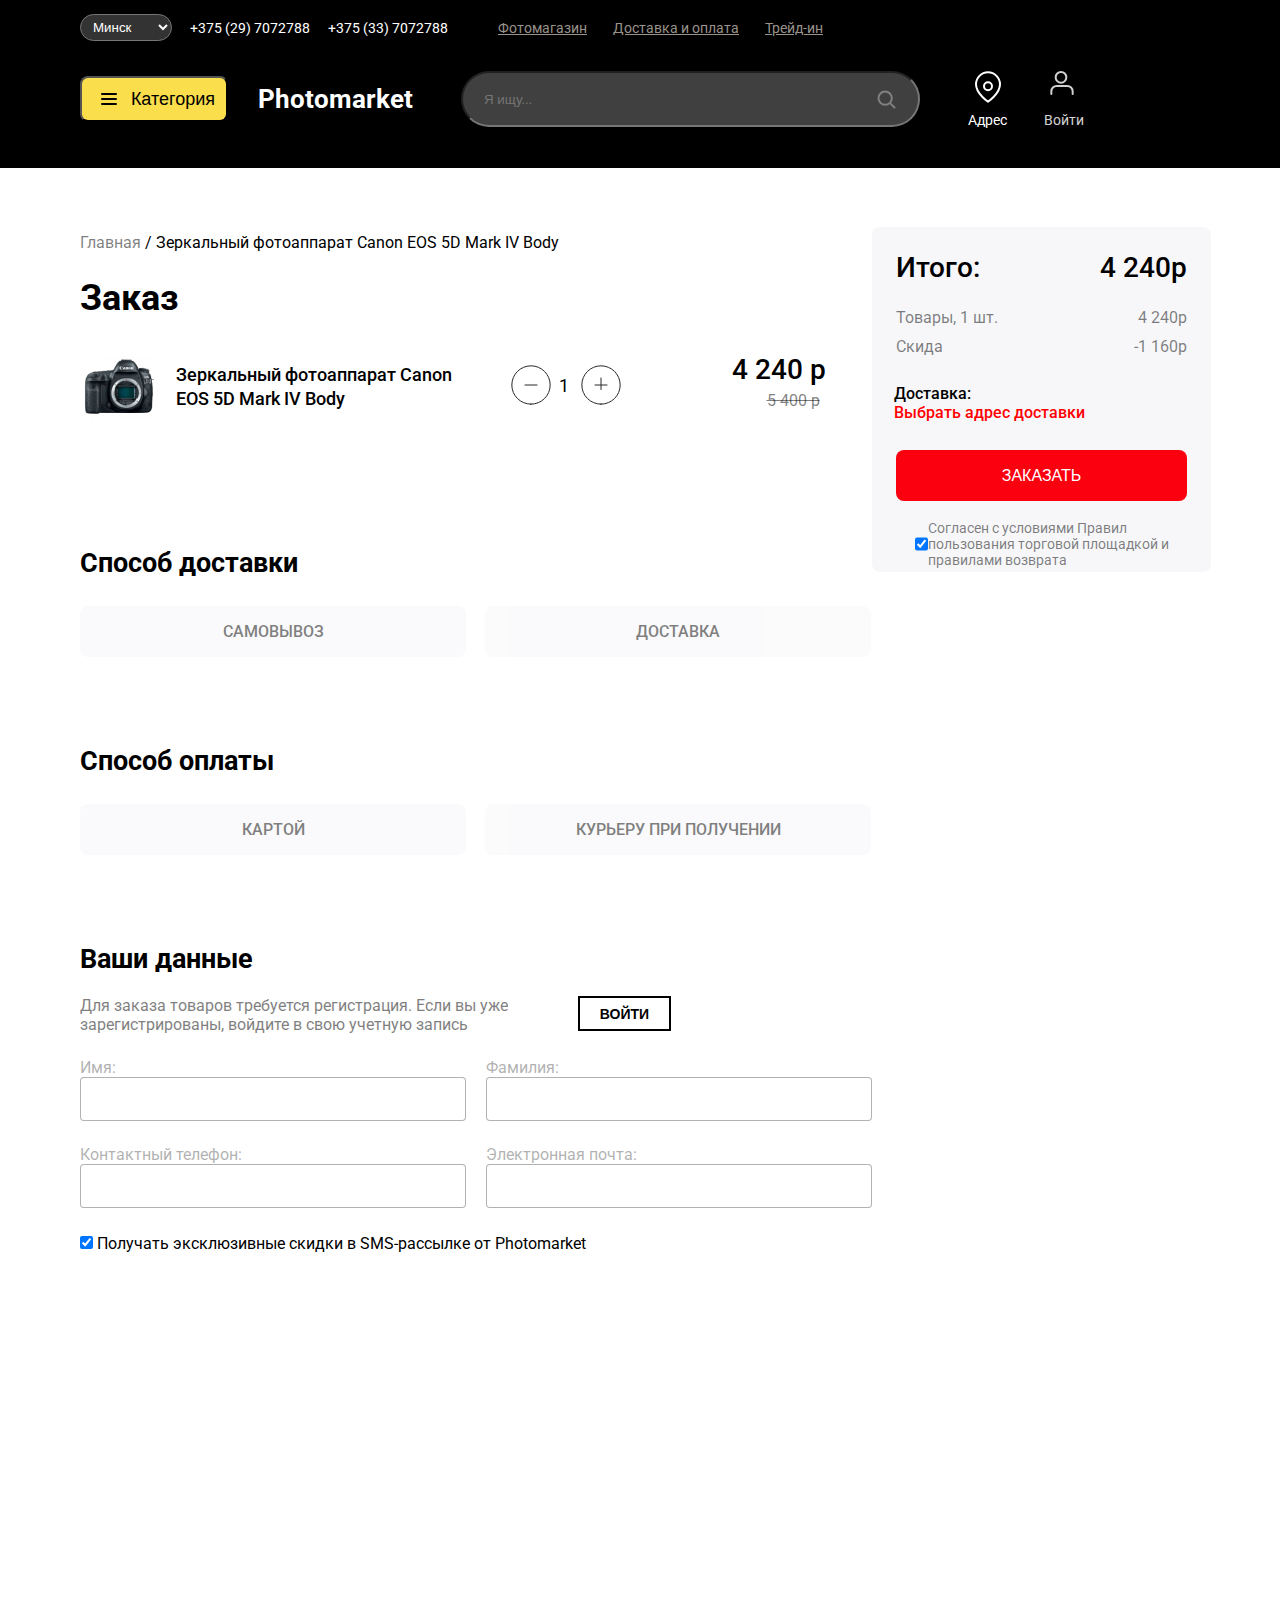
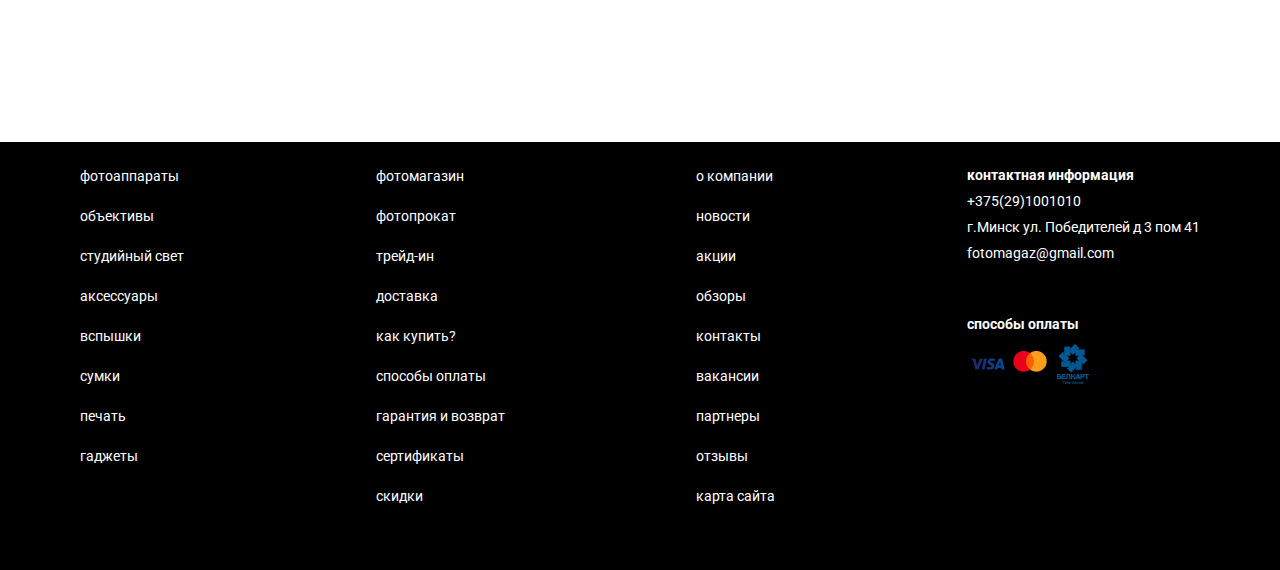
==== commit ca57f214: "rename github pages" ====
--- a/indexMaketSelfBasket.html
+++ b/indexMaketSelfBasket.html
@@ -53,7 +53,7 @@
                     </div>
                     <p>Категория</p>
                 </button>
-                <h3 ><a href="https://yulianashilko.github.io/fd1-155-21/study/maketSelfFlex/indexMaketFlex.html"> Photomarket</a></h3>
+                <h3 ><a href="https://yulianashilko.github.io/online-store2/indexMaketFlex.html"> Photomarket</a></h3>
                 <div>
                     <label for="name">
                         <div class="loopa">
@@ -69,7 +69,7 @@
                 </div>
             </div>
             <div class="header-bottom-right">
-                <a href="https://yulianashilko.github.io/fd1-155-21/study/maketSelfFlex/indexSelfFlexAdress.html"> <figure class="logo" id="adress">
+                <a href="https://yulianashilko.github.io/online-store2/indexSelfFlexAdress.html"> <figure class="logo" id="adress">
                     <div>
                         <svg width="26" height="32" viewBox="0 0 26 32" fill="none" xmlns="http://www.w3.org/2000/svg">
                             <path d="M25 13.333C25 22.6663 13 30.6663 13 30.6663C13 30.6663 1 22.6663 1 13.333C1 10.1504 2.26428 7.09816 4.51472 4.84773C6.76516 2.59729 9.8174 1.33301 13 1.33301C16.1826 1.33301 19.2348 2.59729 21.4853 4.84773C23.7357 7.09816 25 10.1504 25 13.333Z" stroke="white" stroke-width="2" stroke-linecap="round" stroke-linejoin="round"/>
@@ -91,7 +91,7 @@
                     </div>    
                     <figcaption>Войти</figcaption>
                 </figure>
-                <a href="https://yulianashilko.github.io/fd1-155-21/study/maketSelfFlex/indexMaketSelfBasket.html"><figure class="logo" id="basket">
+                <a href="https://yulianashilko.github.io/online-store2/indexMaketSelfBasket.html"><figure class="logo" id="basket">
                     <div>
                         <svg width="32" height="23" viewBox="0 0 32 23" fill="none" xmlns="http://www.w3.org/2000/svg">
                             <path d="M1.33325 1.33301H6.66658L10.2399 19.1863C10.3618 19.8002 10.6958 20.3516 11.1833 20.7441C11.6708 21.1365 12.2808 21.345 12.9066 21.333H25.8666C26.4923 21.345 27.1023 21.1365 27.5899 20.7441C28.0774 20.3516 28.4113 19.8002 28.5332 19.1863L30.6666 7.99967H7.99992" stroke="white" stroke-width="2" stroke-linecap="round" stroke-linejoin="round"/>
@@ -114,7 +114,7 @@
 <section class="bottomMenu">
     <div class="container">
         <div class="totalFixedMenu">
-            <a href="https://yulianashilko.github.io/fd1-155-21/study/maketSelfFlex/indexMaketFlex.html"><div class="home">
+            <a href="https://yulianashilko.github.io/online-store2/indexMaketFlex.html"><div class="home">
                 <svg width="29" height="32" viewBox="0 0 29 32" fill="none" xmlns="http://www.w3.org/2000/svg">
                     <path d="M1 11.5L14.5 1L28 11.5V28C28 28.7957 27.6839 29.5587 27.1213 30.1213C26.5587 30.6839 25.7956 31 25 31H4C3.20435 31 2.44129 30.6839 1.87868 30.1213C1.31607 29.5587 1 28.7957 1 28V11.5Z" stroke="grey" stroke-width="2" stroke-linecap="round" stroke-linejoin="round"/>
                 </svg>
@@ -133,7 +133,7 @@
                     <line x1="1" y1="1" x2="15" y2="1" stroke="grey" stroke-width="2" stroke-linecap="round"/>
                 </svg>
             </div>
-            <a href="https://yulianashilko.github.io/fd1-155-21/study/maketSelfFlex/indexMaketSelfBasket.html"><figure class="basket">
+            <a href="https://yulianashilko.github.io/online-store2/indexMaketSelfBasket.html"><figure class="basket">
                 <div>
                     <svg width="32" height="23" viewBox="0 0 32 23" fill="none" xmlns="http://www.w3.org/2000/svg">
                         <path d="M1.33325 1.33301H6.66658L10.2399 19.1863C10.3618 19.8002 10.6958 20.3516 11.1833 20.7441C11.6708 21.1365 12.2808 21.345 12.9066 21.333H25.8666C26.4923 21.345 27.1023 21.1365 27.5899 20.7441C28.0774 20.3516 28.4113 19.8002 28.5332 19.1863L30.6666 7.99967H7.99992" stroke="grey" stroke-width="2" stroke-linecap="round" stroke-linejoin="round"/>
@@ -192,30 +192,30 @@
         <div id="myleftMenuCategoryMore" class="leftMenuCategoryMore">
             <div class="leftMenuCategoryMoreUl">
                 <ul>Зеркальные фотоаппараты
-                    <li><a href="https://yulianashilko.github.io/fd1-155-21/study/maketSelfFlex/indexMaketSelfFlexSearcher.html">44х33 мм</a></li> 
-                    <li><a href="https://yulianashilko.github.io/fd1-155-21/study/maketSelfFlex/indexMaketSelfFlexSearcher.html">30х45 мм</a></li> 
-                    <li><a href="https://yulianashilko.github.io/fd1-155-21/study/maketSelfFlex/indexMaketSelfFlexSearcher.html">35 мм (Full frame)</a></li>
-                    <li><a href="https://yulianashilko.github.io/fd1-155-21/study/maketSelfFlex/indexMaketSelfFlexSearcher.html">APS-C</a></li>  
-                    <li><a href="https://yulianashilko.github.io/fd1-155-21/study/maketSelfFlex/indexMaketSelfFlexSearcher.html">Все категории</a></li> 
+                    <li><a href="https://yulianashilko.github.io/online-store2/indexMaketSelfFlexSearcher.html">44х33 мм</a></li> 
+                    <li><a href="https://yulianashilko.github.io/online-store2/indexMaketSelfFlexSearcher.html">30х45 мм</a></li> 
+                    <li><a href="https://yulianashilko.github.io/online-store2/indexMaketSelfFlexSearcher.html">35 мм (Full frame)</a></li>
+                    <li><a href="https://yulianashilko.github.io/online-store2/indexMaketSelfFlexSearcher.html">APS-C</a></li>  
+                    <li><a href="https://yulianashilko.github.io/online-store2/indexMaketSelfFlexSearcher.html">Все категории</a></li> 
                 </ul>
                 <ul>Беззеркальные камеры
-                    <li><a href="https://yulianashilko.github.io/fd1-155-21/study/maketSelfFlex/indexMaketSelfFlexSearcher.html">23.6х15.7 мм</a></li> 
-                    <li><a href="https://yulianashilko.github.io/fd1-155-21/study/maketSelfFlex/indexMaketSelfFlexSearcher.html">24х36 мм</a></li> 
-                    <li><a href="https://yulianashilko.github.io/fd1-155-21/study/maketSelfFlex/indexMaketSelfFlexSearcher.html">35 мм (Full frame)</a></li>
-                    <li><a href="https://yulianashilko.github.io/fd1-155-21/study/maketSelfFlex/indexMaketSelfFlexSearcher.html">APS-C</a></li>  
-                    <li><a href="https://yulianashilko.github.io/fd1-155-21/study/maketSelfFlex/indexMaketSelfFlexSearcher.html">3/4 мм</a></li> 
-                    <li><a href="https://yulianashilko.github.io/fd1-155-21/study/maketSelfFlex/indexMaketSelfFlexSearcher.html">APS-C</a></li> 
-                    <li><a href="https://yulianashilko.github.io/fd1-155-21/study/maketSelfFlex/indexMaketSelfFlexSearcher.html">Все категории</a></li> 
+                    <li><a href="https://yulianashilko.github.io/online-store2/indexMaketSelfFlexSearcher.html">23.6х15.7 мм</a></li> 
+                    <li><a href="https://yulianashilko.github.io/online-store2/indexMaketSelfFlexSearcher.html">24х36 мм</a></li> 
+                    <li><a href="https://yulianashilko.github.io/online-store2/indexMaketSelfFlexSearcher.html">35 мм (Full frame)</a></li>
+                    <li><a href="https://yulianashilko.github.io/online-store2/indexMaketSelfFlexSearcher.html">APS-C</a></li>  
+                    <li><a href="https://yulianashilko.github.io/online-store2/indexMaketSelfFlexSearcher.html">3/4 мм</a></li> 
+                    <li><a href="https://yulianashilko.github.io/online-store2/indexMaketSelfFlexSearcher.html">APS-C</a></li> 
+                    <li><a href="https://yulianashilko.github.io/online-store2/indexMaketSelfFlexSearcher.html">Все категории</a></li> 
                 </ul>
                 <ul>Компактные фотокамеры
-                    <li><a href="https://yulianashilko.github.io/fd1-155-21/study/maketSelfFlex/indexMaketSelfFlexSearcher.html">1/1</a></li> 
-                    <li><a href="https://yulianashilko.github.io/fd1-155-21/study/maketSelfFlex/indexMaketSelfFlexSearcher.html">1/1.7</a></li> 
-                    <li><a href="https://yulianashilko.github.io/fd1-155-21/study/maketSelfFlex/indexMaketSelfFlexSearcher.html">1/2.3</a></li>
-                    <li><a href="https://yulianashilko.github.io/fd1-155-21/study/maketSelfFlex/indexMaketSelfFlexSearcher.html">35 мм (Full frame)</a></li>  
-                    <li><a href="https://yulianashilko.github.io/fd1-155-21/study/maketSelfFlex/indexMaketSelfFlexSearcher.html">4/3</a></li> 
-                    <li><a href="https://yulianashilko.github.io/fd1-155-21/study/maketSelfFlex/indexMaketSelfFlexSearcher.html">APS-C</a></li> 
-                    <li><a href="https://yulianashilko.github.io/fd1-155-21/study/maketSelfFlex/indexMaketSelfFlexSearcher.html">MOS</a></li>
-                    <li><a href="https://yulianashilko.github.io/fd1-155-21/study/maketSelfFlex/indexMaketSelfFlexSearcher.html">Все категории</a></li>  
+                    <li><a href="https://yulianashilko.github.io/online-store2/indexMaketSelfFlexSearcher.html">1/1</a></li> 
+                    <li><a href="https://yulianashilko.github.io/online-store2/indexMaketSelfFlexSearcher.html">1/1.7</a></li> 
+                    <li><a href="https://yulianashilko.github.io/online-store2/indexMaketSelfFlexSearcher.html">1/2.3</a></li>
+                    <li><a href="https://yulianashilko.github.io/online-store2/indexMaketSelfFlexSearcher.html">35 мм (Full frame)</a></li>  
+                    <li><a href="https://yulianashilko.github.io/online-store2/indexMaketSelfFlexSearcher.html">4/3</a></li> 
+                    <li><a href="https://yulianashilko.github.io/online-store2/indexMaketSelfFlexSearcher.html">APS-C</a></li> 
+                    <li><a href="https://yulianashilko.github.io/online-store2/indexMaketSelfFlexSearcher.html">MOS</a></li>
+                    <li><a href="https://yulianashilko.github.io/online-store2/indexMaketSelfFlexSearcher.html">Все категории</a></li>  
                 </ul>
             </div>
         </div>
